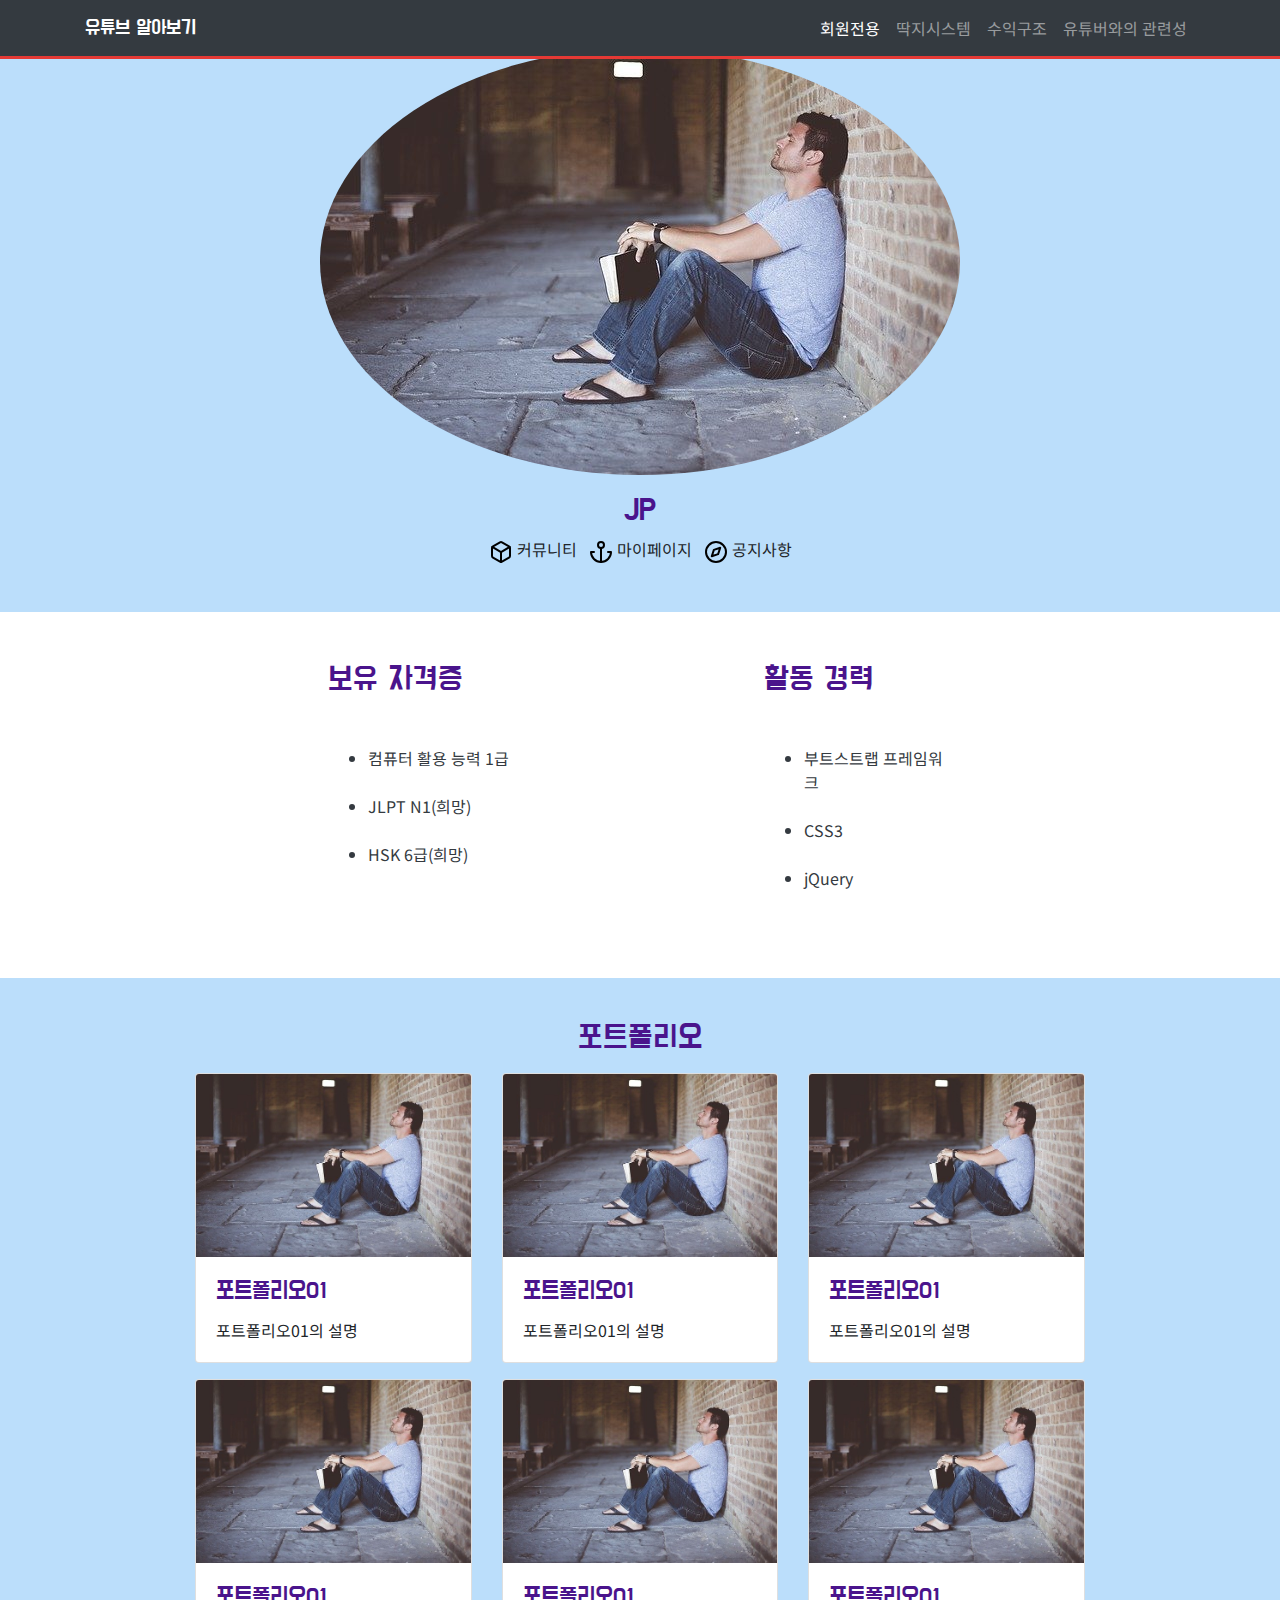
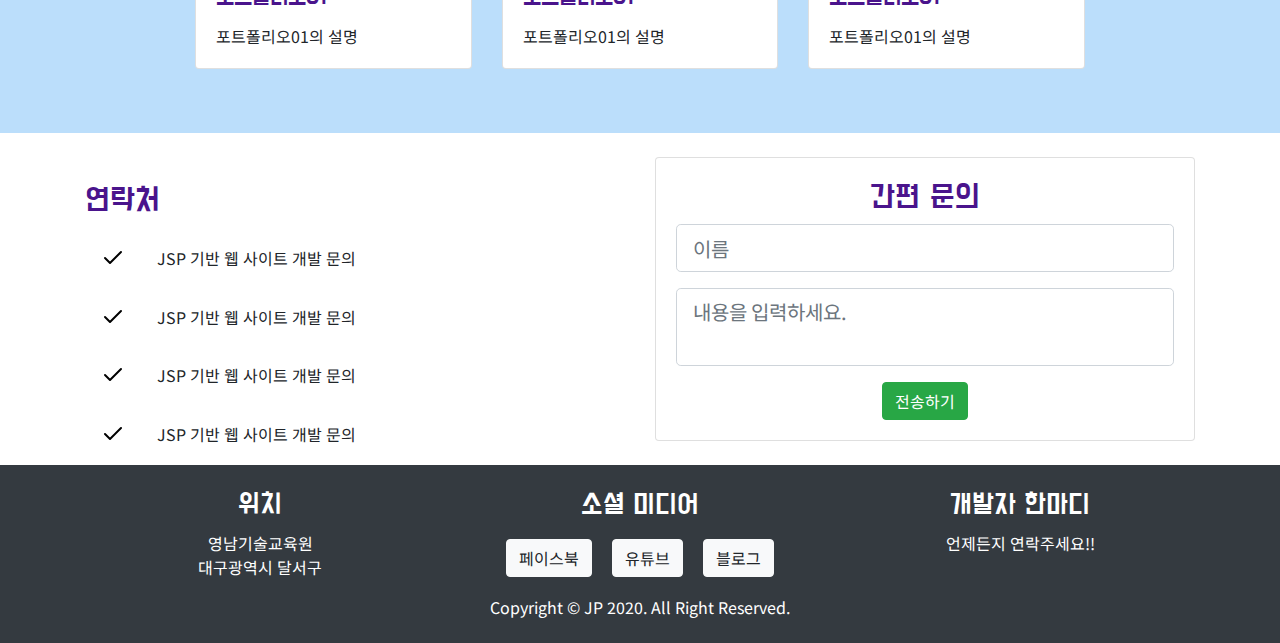
==== pj/WebContent/index.html @ 02dbcf88 "프로젝트 작성 2일차" ====
<!DOCTYPE html>
<html>
<head>
<!-- Required meta tags -->
<meta charset="utf-8" />
<meta name="viewport"
	content="width=device-width, initial-scale=1, shrink-to-fit=no" />
<!-- Bootstrap CSS -->
<link rel="stylesheet"
	href="https://cdn.jsdelivr.net/npm/bootstrap@4.5.3/dist/css/bootstrap.min.css" />
<link
	href="https://fonts.googleapis.com/css2?family=Do+Hyeon&family=Noto+Sans+KR:wght@100;300;400;500;700;900&display=swap"
	rel="stylesheet">
<link rel="stylesheet" href="./css/custom.css" />
<title>자기소개 웹 사이트</title>
</head>
<body>
	<nav class="navbar navbar-expand-sm navbar-dark bg-dark fixed-top">
		<div class="container">
			<a class="navbar-brand" href="index.html">유튜브 알아보기</a>
			<button class="navbar-toggler" type="button" data-toggle="collapse"
				data-target="#navbarSupportedContent"
				aria-controls="navbarSupportedContent" aria-expanded="false"
				aria-label="Toggle navigation">
				<span class="navbar-toggler-icon"></span>
			</button>
			<div class="collapse navbar-collapse" id="navbarSupportedContent">
				<ul class="navbar-nav ml-auto">
					<li class="nav-item active"><a class="nav-link" href="#home">회원전용
							<span class="sr-only">(current)</span>
					</a></li>
					<li class="nav-item"><a class="nav-link" href="#career">딱지시스템</a></li>
					<li class="nav-item"><a class="nav-link" href="#portfolio">수익구조</a></li>
					<li class="nav-item"><a class="nav-link" href="#contact">유튜버와의 관련성</a></li>
				</ul>
			</div>
		</div>
	</nav>
	<section class="container mt-5" id="home">
		<div class="text-center">
			<img src="./img/profile.jpg" class="img-fluid mb-3 rounded-circle" />
			<h2>JP</h2>
			<img src="./img/box.svg" class="img-fluid mr-1"><span
				class="mr-2">커뮤니티</span> <img src="./img/anchor.svg"
				class="img-fluid mr-1"><span class="mr-2">마이페이지</span> <img
				src="./img/compass.svg" class="img-fluid mr-1"><span id="career">공지사항</span>
		</div>
	</section>
	<section class="bg-white text-dark mt-5 mb-3 pt-5 pb-4">
		<div class="row justify-content-center">
			<div class="col-4 text-left mb-5" style="max-width: 480px;">
				<h2>보유 자격증</h2>
				<ul class="mt-5">
					<li class="mt-4">컴퓨터 활용 능력 1급</li>
					<li class="mt-4">JLPT N1(희망)</li>
					<li class="mt-4">HSK 6급(희망)</li>
				</ul>
			</div>
			<div class="col-2 text-left mb-5" style="max-width: 480px;">
				<h2>활동 경력</h2>
				<ul class="mt-5">
					<li class="mt-4">부트스트랩 프레임워크</li>
					<li class="mt-4">CSS3</li>
					<li class="mt-4" id="portfolio">jQuery</li>
				</ul>
			</div>
		</div>
	</section>
	<section class="mb-3 pt-4 pb-5" id="portfolio">
		<div class="text-center">
			<h2>포트폴리오</h2>
		</div>
		<div class="container mt-3" style="max-width: 920px;">
			<div class="card-deck">
				<div class="card">
					<img class="card-img-top" src="./img/profile.jpg" />
					<div class="card-body">
						<h4 class="card-title">포트폴리오01</h4>
						<p class="card-text" style="text-align: justify">포트폴리오01의 설명</p>
					</div>
				</div>
				<div class="card">
					<img class="card-img-top" src="./img/profile.jpg" />
					<div class="card-body">
						<h4 class="card-title">포트폴리오01</h4>
						<p class="card-text" style="text-align: justify">포트폴리오01의 설명</p>
					</div>
				</div>
				<div class="card">
					<img class="card-img-top" src="./img/profile.jpg" />
					<div class="card-body">
						<h4 class="card-title">포트폴리오01</h4>
						<p class="card-text" style="text-align: justify">포트폴리오01의 설명</p>
					</div>
				</div>
			</div>
			<div class="card-deck mt-3">
				<div class="card">
					<img class="card-img-top" src="./img/profile.jpg" />
					<div class="card-body">
						<h4 class="card-title">포트폴리오01</h4>
						<p class="card-text" style="text-align: justify">포트폴리오01의 설명</p>
					</div>
				</div>
				<div class="card">
					<img class="card-img-top" src="./img/profile.jpg" />
					<div class="card-body">
						<h4 class="card-title">포트폴리오01</h4>
						<p class="card-text" style="text-align: justify">포트폴리오01의 설명</p>
					</div>
				</div>
				<div class="card">
					<img class="card-img-top" src="./img/profile.jpg" />
					<div class="card-body">
						<h4 class="card-title">포트폴리오01</h4>
						<p class="card-text" style="text-align: justify">포트폴리오01의 설명</p>
					</div>
				</div>
			</div>
		</div>
	</section>
	<section class="bg-white" id="contact">
		<div class="container">
			<div class="row">
				<div class="col-lg-6">
					<h2 class="mt-5">연락처</h2>
					<div class="d-flex flex-row">
						<div class="p-3 align-self-start">
							<img src="./img/check.svg" />
						</div>
						<div class="p-3 align-self-end" style="text-align: justify">
							JSP 기반 웹 사이트 개발 문의</div>
					</div>
					<div class="d-flex flex-row">
						<div class="p-3 align-self-start">
							<img src="./img/check.svg" />
						</div>
						<div class="p-3 align-self-end" style="text-align: justify">
							JSP 기반 웹 사이트 개발 문의</div>
					</div>
					<div class="d-flex flex-row">
						<div class="p-3 align-self-start">
							<img src="./img/check.svg" />
						</div>
						<div class="p-3 align-self-end" style="text-align: justify">
							JSP 기반 웹 사이트 개발 문의</div>
					</div>
					<div class="d-flex flex-row">
						<div class="p-3 align-self-start">
							<img src="./img/check.svg" />
						</div>
						<div class="p-3 align-self-end" style="text-align: justify">
							JSP 기반 웹 사이트 개발 문의</div>
					</div>
				</div>
				<div class="col-lg-6">
					<div class="card text-center card-form my-4">
						<div class="card-body">
							<h2>간편 문의</h2>
							<form>
								<div class="form-group">
									<input type="text" class="form-control form-control-lg"
										placeholder="이름" />
								</div>
								<div class="form-group">
									<textarea class="form-control form-control-lg"
										placeholder="내용을 입력하세요." style="resize: none;"></textarea>
								</div>
								<button type="submit" class="btn btn-success">전송하기</button>
							</form>
						</div>
					</div>
				</div>
			</div>
		</div>
	</section>
	<footer class="text-center bg-dark text-white">
		<div class="footer-above">
			<div class="container pt-4">
				<div class="row">
					<div class="footer-col col-md-4">
						<h3 style="color: white;">위치</h3>
						<p>영남기술교육원<br />대구광역시 달서구</p> 
					</div>
					<div class="footer-col col-md-4">
						<h3 style="color: white;">소셜 미디어</h3>
						<a href="#" class="btn btn-light m-2">페이스북</a>
						<a href="#" class="btn btn-light m-2">유튜브</a>
						<a href="#" class="btn btn-light m-2">블로그</a>
					</div>
					<div class="footer-col col-md-4">
						<h3 style="color: white;">개발자 한마디</h3>
						<p>언제든지 연락주세요!!</p>
					</div>
				</div>
			</div>
		</div>
		<div class="footer-below pb-4">
			<div class="container text-center">
				<div>Copyright &copy; JP 2020. All Right Reserved.</div>
			</div>
		</div> 
	</footer>
	
	<!-- Optional JavaScript -->
	<script src="https://code.jquery.com/jquery-3.5.1.min.js"></script>
	<script
		src="https://cdn.jsdelivr.net/npm/popper.js@1.16.1/dist/umd/popper.min.js"></script>
	<script
		src="https://cdn.jsdelivr.net/npm/bootstrap@4.5.3/dist/js/bootstrap.min.js"></script>
	<script src="js/custom.js"></script>	
</body>
</html>
---- pj/WebContent/css/custom.css ----
@charset "UTF-8";
/*
font-family: 'Do Hyeon', sans-serif;
font-family: 'Noto Sans KR', sans-serif;
*/
h1, h2, h3, h4, .navbar-brand {
	font-family: 'Do Hyeon', sans-serif;
	color: #4A148C;
}

body {
	font-family: 'Noto Sans KR', sans-serif;
	background-color: #BBDEFB;
}

.navbar {
	border-bottom: #E53935 3px solid;
}
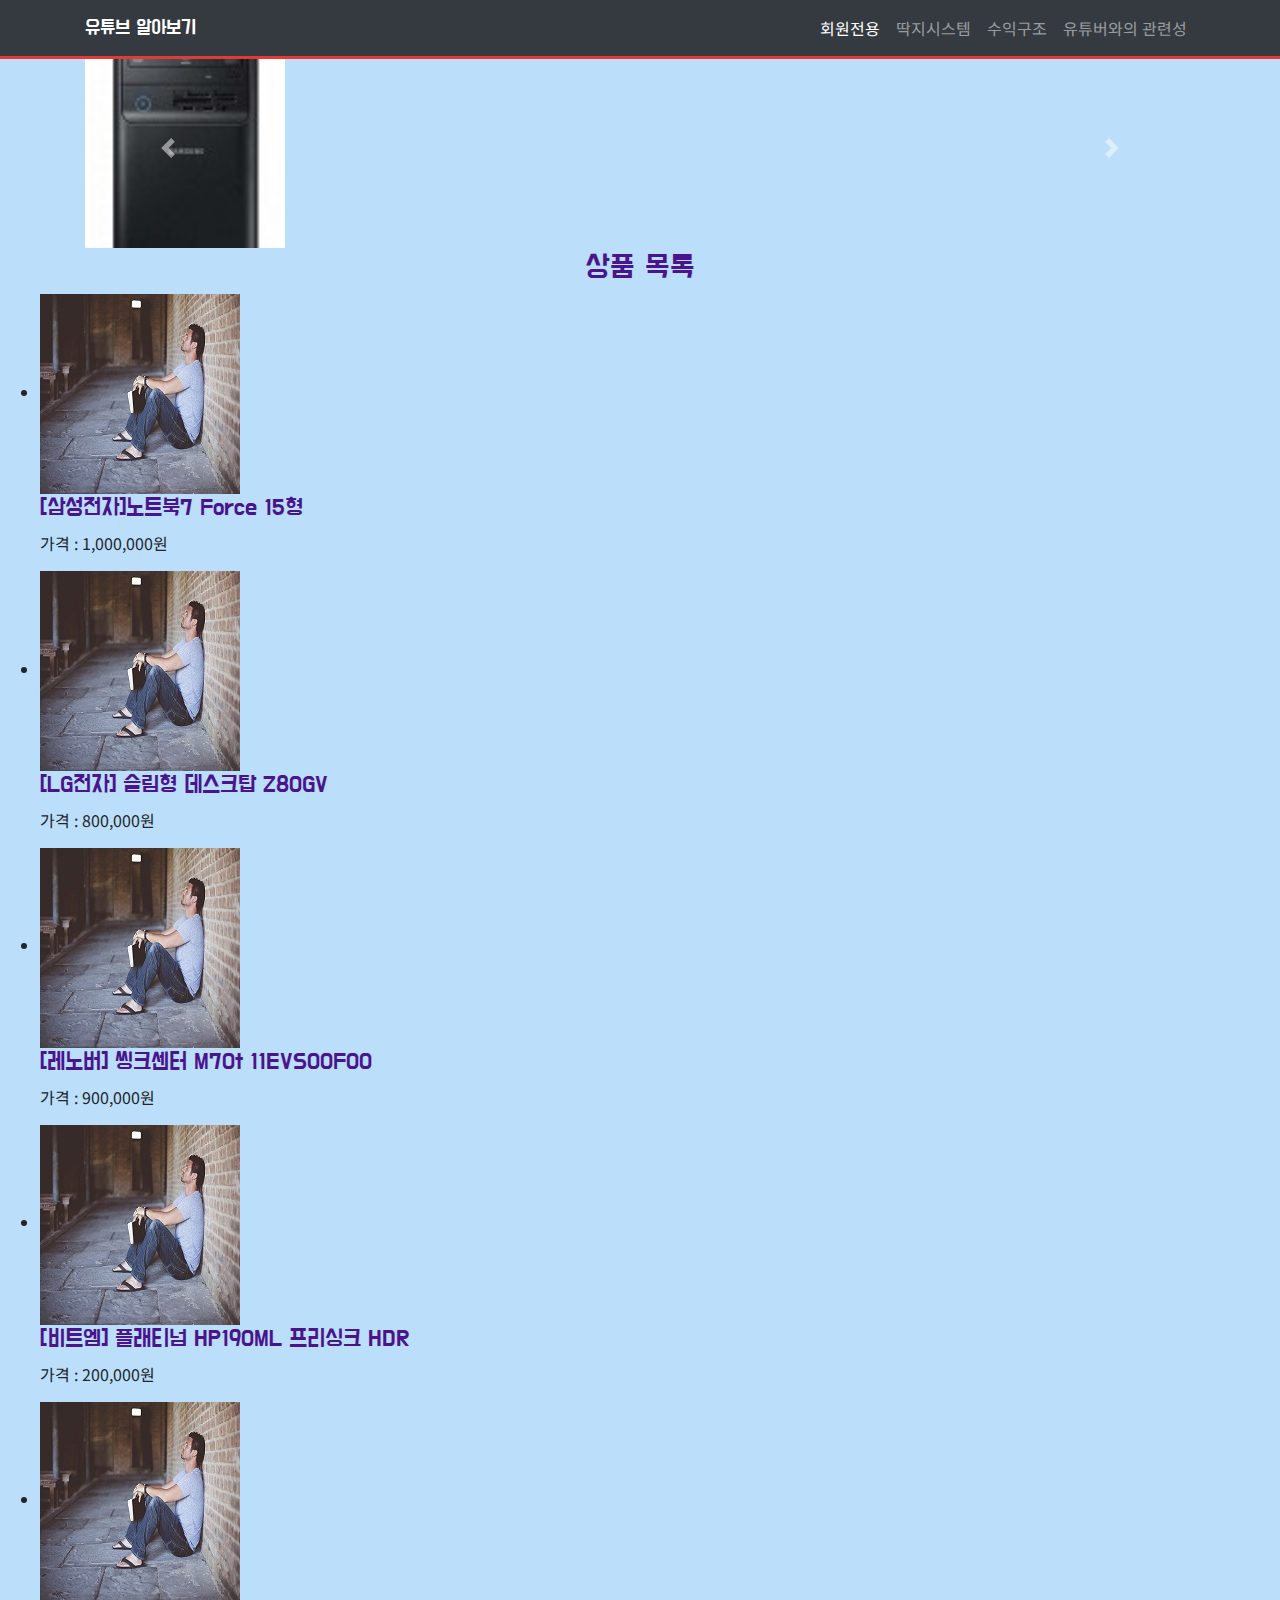
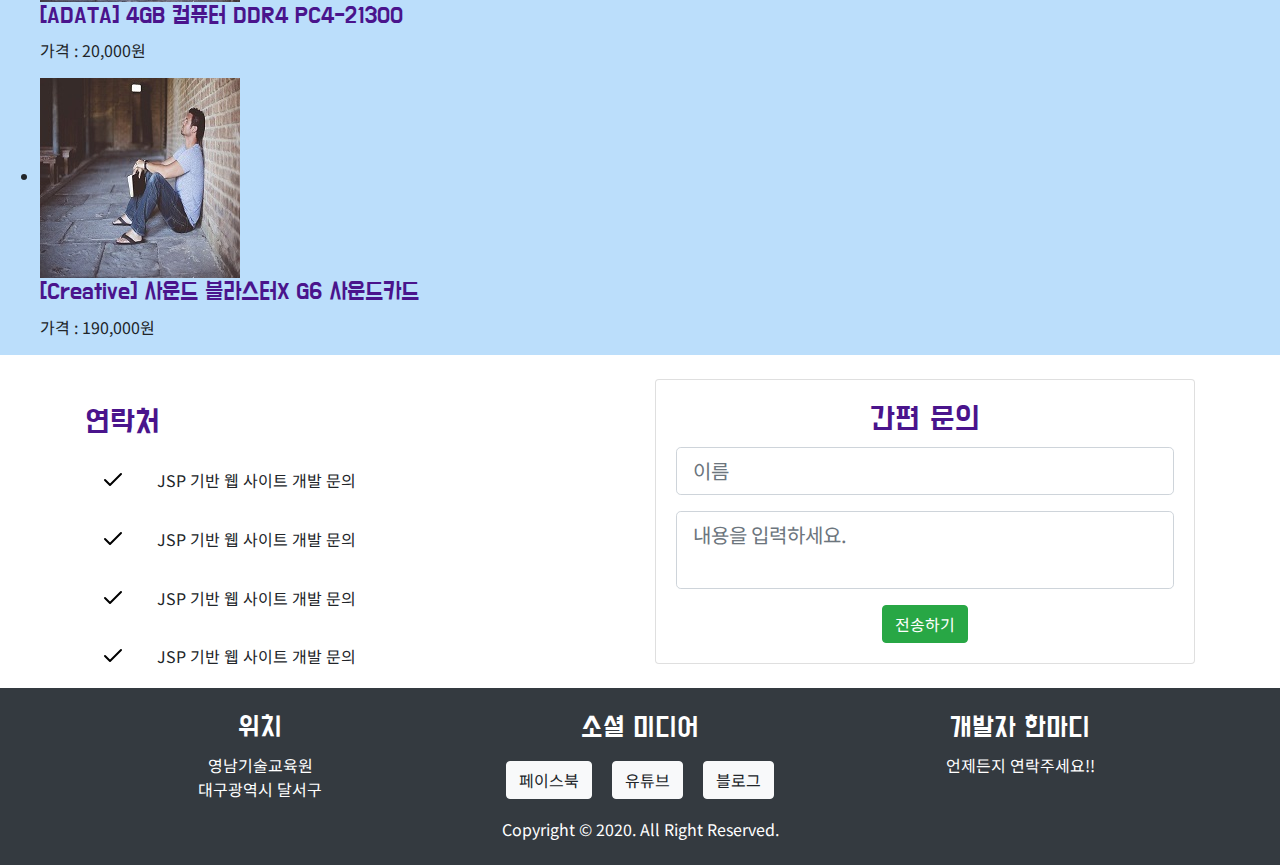
==== commit 61313c5c: "프로젝트 작성 2일차(상품 목록)" ====
--- a/pj/WebContent/index.html
+++ b/pj/WebContent/index.html
@@ -5,14 +5,20 @@
 <meta charset="utf-8" />
 <meta name="viewport"
 	content="width=device-width, initial-scale=1, shrink-to-fit=no" />
+<!-- reset -->
+<link rel="stylesheet"
+	href="https://meyerweb.com/eric/tools/css/reset/reset.css" />
+
 <!-- Bootstrap CSS -->
 <link rel="stylesheet"
 	href="https://cdn.jsdelivr.net/npm/bootstrap@4.5.3/dist/css/bootstrap.min.css" />
+<!-- text -->
 <link
 	href="https://fonts.googleapis.com/css2?family=Do+Hyeon&family=Noto+Sans+KR:wght@100;300;400;500;700;900&display=swap"
 	rel="stylesheet">
-<link rel="stylesheet" href="./css/custom.css" />
-<title>자기소개 웹 사이트</title>
+<!-- origin css -->
+<link rel="stylesheet" href="css/style.css" />
+<title>컴퓨터 부품 쇼핑몰</title>
 </head>
 <body>
 	<nav class="navbar navbar-expand-sm navbar-dark bg-dark fixed-top">
@@ -31,92 +37,80 @@
 					</a></li>
 					<li class="nav-item"><a class="nav-link" href="#career">딱지시스템</a></li>
 					<li class="nav-item"><a class="nav-link" href="#portfolio">수익구조</a></li>
-					<li class="nav-item"><a class="nav-link" href="#contact">유튜버와의 관련성</a></li>
+					<li class="nav-item"><a class="nav-link" href="#contact">유튜버와의
+							관련성</a></li>
 				</ul>
 			</div>
 		</div>
 	</nav>
 	<section class="container mt-5" id="home">
+		<div id="carouselExampleControls" class="carousel slide"
+			data-ride="carousel">
+			<div class="carousel-inner">
+				<div class="carousel-item active">
+					<img src="img/samsung.jpg" class="d-block w-100" alt="...">
+				</div>
+				<div class="carousel-item">
+					<img src="img/lg.jpg" class="d-block w-100" alt="...">
+				</div>
+				<div class="carousel-item">
+					<img src="img/lenovo.jpg" class="d-block w-100" alt="...">
+				</div>
+			</div>
+			<a class="carousel-control-prev" href="#carouselExampleControls"
+				role="button" data-slide="prev"> <span
+				class="carousel-control-prev-icon" aria-hidden="true"></span> <span
+				class="sr-only">Previous</span>
+			</a> <a class="carousel-control-next" href="#carouselExampleControls"
+				role="button" data-slide="next"> <span
+				class="carousel-control-next-icon" aria-hidden="true"></span> <span
+				class="sr-only">Next</span>
+			</a>
+		</div>
+	</section>
+	
+	<!-- 강현우 상품 목록 2020/12/2 -->
+	<section id="portfolio">
 		<div class="text-center">
-			<img src="./img/profile.jpg" class="img-fluid mb-3 rounded-circle" />
-			<h2>JP</h2>
-			<img src="./img/box.svg" class="img-fluid mr-1"><span
-				class="mr-2">커뮤니티</span> <img src="./img/anchor.svg"
-				class="img-fluid mr-1"><span class="mr-2">마이페이지</span> <img
-				src="./img/compass.svg" class="img-fluid mr-1"><span id="career">공지사항</span>
-		</div>
-	</section>
-	<section class="bg-white text-dark mt-5 mb-3 pt-5 pb-4">
-		<div class="row justify-content-center">
-			<div class="col-4 text-left mb-5" style="max-width: 480px;">
-				<h2>보유 자격증</h2>
-				<ul class="mt-5">
-					<li class="mt-4">컴퓨터 활용 능력 1급</li>
-					<li class="mt-4">JLPT N1(희망)</li>
-					<li class="mt-4">HSK 6급(희망)</li>
-				</ul>
-			</div>
-			<div class="col-2 text-left mb-5" style="max-width: 480px;">
-				<h2>활동 경력</h2>
-				<ul class="mt-5">
-					<li class="mt-4">부트스트랩 프레임워크</li>
-					<li class="mt-4">CSS3</li>
-					<li class="mt-4" id="portfolio">jQuery</li>
-				</ul>
-			</div>
-		</div>
-	</section>
-	<section class="mb-3 pt-4 pb-5" id="portfolio">
-		<div class="text-center">
-			<h2>포트폴리오</h2>
-		</div>
-		<div class="container mt-3" style="max-width: 920px;">
-			<div class="card-deck">
-				<div class="card">
-					<img class="card-img-top" src="./img/profile.jpg" />
-					<div class="card-body">
-						<h4 class="card-title">포트폴리오01</h4>
-						<p class="card-text" style="text-align: justify">포트폴리오01의 설명</p>
-					</div>
-				</div>
-				<div class="card">
-					<img class="card-img-top" src="./img/profile.jpg" />
-					<div class="card-body">
-						<h4 class="card-title">포트폴리오01</h4>
-						<p class="card-text" style="text-align: justify">포트폴리오01의 설명</p>
-					</div>
-				</div>
-				<div class="card">
-					<img class="card-img-top" src="./img/profile.jpg" />
-					<div class="card-body">
-						<h4 class="card-title">포트폴리오01</h4>
-						<p class="card-text" style="text-align: justify">포트폴리오01의 설명</p>
-					</div>
-				</div>
-			</div>
-			<div class="card-deck mt-3">
-				<div class="card">
-					<img class="card-img-top" src="./img/profile.jpg" />
-					<div class="card-body">
-						<h4 class="card-title">포트폴리오01</h4>
-						<p class="card-text" style="text-align: justify">포트폴리오01의 설명</p>
-					</div>
-				</div>
-				<div class="card">
-					<img class="card-img-top" src="./img/profile.jpg" />
-					<div class="card-body">
-						<h4 class="card-title">포트폴리오01</h4>
-						<p class="card-text" style="text-align: justify">포트폴리오01의 설명</p>
-					</div>
-				</div>
-				<div class="card">
-					<img class="card-img-top" src="./img/profile.jpg" />
-					<div class="card-body">
-						<h4 class="card-title">포트폴리오01</h4>
-						<p class="card-text" style="text-align: justify">포트폴리오01의 설명</p>
-					</div>
-				</div>
-			</div>
+			<h2>상품 목록</h2>
+		</div>
+		<div id="com">
+			<ul class="board-list">
+				<li><img src="img/small.jpg">
+					<div class="com_show">
+						<h4>[삼성전자]노트북7 Force 15형</h4>
+						<p>가격 : 1,000,000원</p>
+					</div></li>
+				<li><img src="img/small.jpg">
+					<div class="com_show">
+						<h4>[LG전자] 슬림형 데스크탑 Z80GV</h4>
+						<p>가격 : 800,000원</p>
+					</div></li>
+				<li><img src="img/small.jpg">
+					<div class="com_show">
+						<h4>[레노버] 씽크센터 M70t 11EVS00F00</h4>
+						<p>가격 : 900,000원</p>
+					</div></li>
+			</ul>
+		</div>
+		<div id="com">
+			<ul class="board-list">
+				<li><img src="img/small.jpg">
+					<div class="com_show">
+						<h4>[비트엠] 플래티넘 HP190ML 프리싱크 HDR</h4>
+						<p>가격 : 200,000원</p>
+					</div></li>
+				<li><img src="img/small.jpg">
+					<div class="com_show">
+						<h4>[ADATA] 4GB 컴퓨터 DDR4 PC4-21300</h4>
+						<p>가격 : 20,000원</p>
+					</div></li>
+				<li><img src="img/small.jpg">
+					<div class="com_show">
+						<h4>[Creative] 사운드 블라스터X G6 사운드카드</h4>
+						<p>가격 : 190,000원</p>
+					</div></li>
+			</ul>
 		</div>
 	</section>
 	<section class="bg-white" id="contact">
@@ -180,13 +174,15 @@
 				<div class="row">
 					<div class="footer-col col-md-4">
 						<h3 style="color: white;">위치</h3>
-						<p>영남기술교육원<br />대구광역시 달서구</p> 
+						<p>
+							영남기술교육원<br />대구광역시 달서구
+						</p>
 					</div>
 					<div class="footer-col col-md-4">
 						<h3 style="color: white;">소셜 미디어</h3>
-						<a href="#" class="btn btn-light m-2">페이스북</a>
-						<a href="#" class="btn btn-light m-2">유튜브</a>
-						<a href="#" class="btn btn-light m-2">블로그</a>
+						<a href="#" class="btn btn-light m-2">페이스북</a> <a href="#"
+							class="btn btn-light m-2">유튜브</a> <a href="#"
+							class="btn btn-light m-2">블로그</a>
 					</div>
 					<div class="footer-col col-md-4">
 						<h3 style="color: white;">개발자 한마디</h3>
@@ -197,17 +193,17 @@
 		</div>
 		<div class="footer-below pb-4">
 			<div class="container text-center">
-				<div>Copyright &copy; JP 2020. All Right Reserved.</div>
-			</div>
-		</div> 
+				<div>Copyright &copy; 2020. All Right Reserved.</div>
+			</div>
+		</div>
 	</footer>
-	
+
 	<!-- Optional JavaScript -->
 	<script src="https://code.jquery.com/jquery-3.5.1.min.js"></script>
 	<script
 		src="https://cdn.jsdelivr.net/npm/popper.js@1.16.1/dist/umd/popper.min.js"></script>
 	<script
 		src="https://cdn.jsdelivr.net/npm/bootstrap@4.5.3/dist/js/bootstrap.min.js"></script>
-	<script src="js/custom.js"></script>	
+	<script src="js/custom.js"></script>
 </body>
 </html>--- a/pj/WebContent/css/style.css
+++ b/pj/WebContent/css/style.css
@@ -0,0 +1,27 @@
+@charset "UTF-8";
+/*
+font-family: 'Do Hyeon', sans-serif;
+font-family: 'Noto Sans KR', sans-serif;
+*/
+/* index css */
+@import "css/com.css";
+
+h1, h2, h3, h4, .navbar-brand {
+	font-family: 'Do Hyeon', sans-serif;
+	color: #4A148C;
+}
+
+body {
+	font-family: 'Noto Sans KR', sans-serif;
+	background-color: #BBDEFB;
+}
+
+.navbar {
+	border-bottom: #E53935 3px solid;
+}
+
+.carousel-item {
+	width: 200px;
+	height: 200px;
+}
+
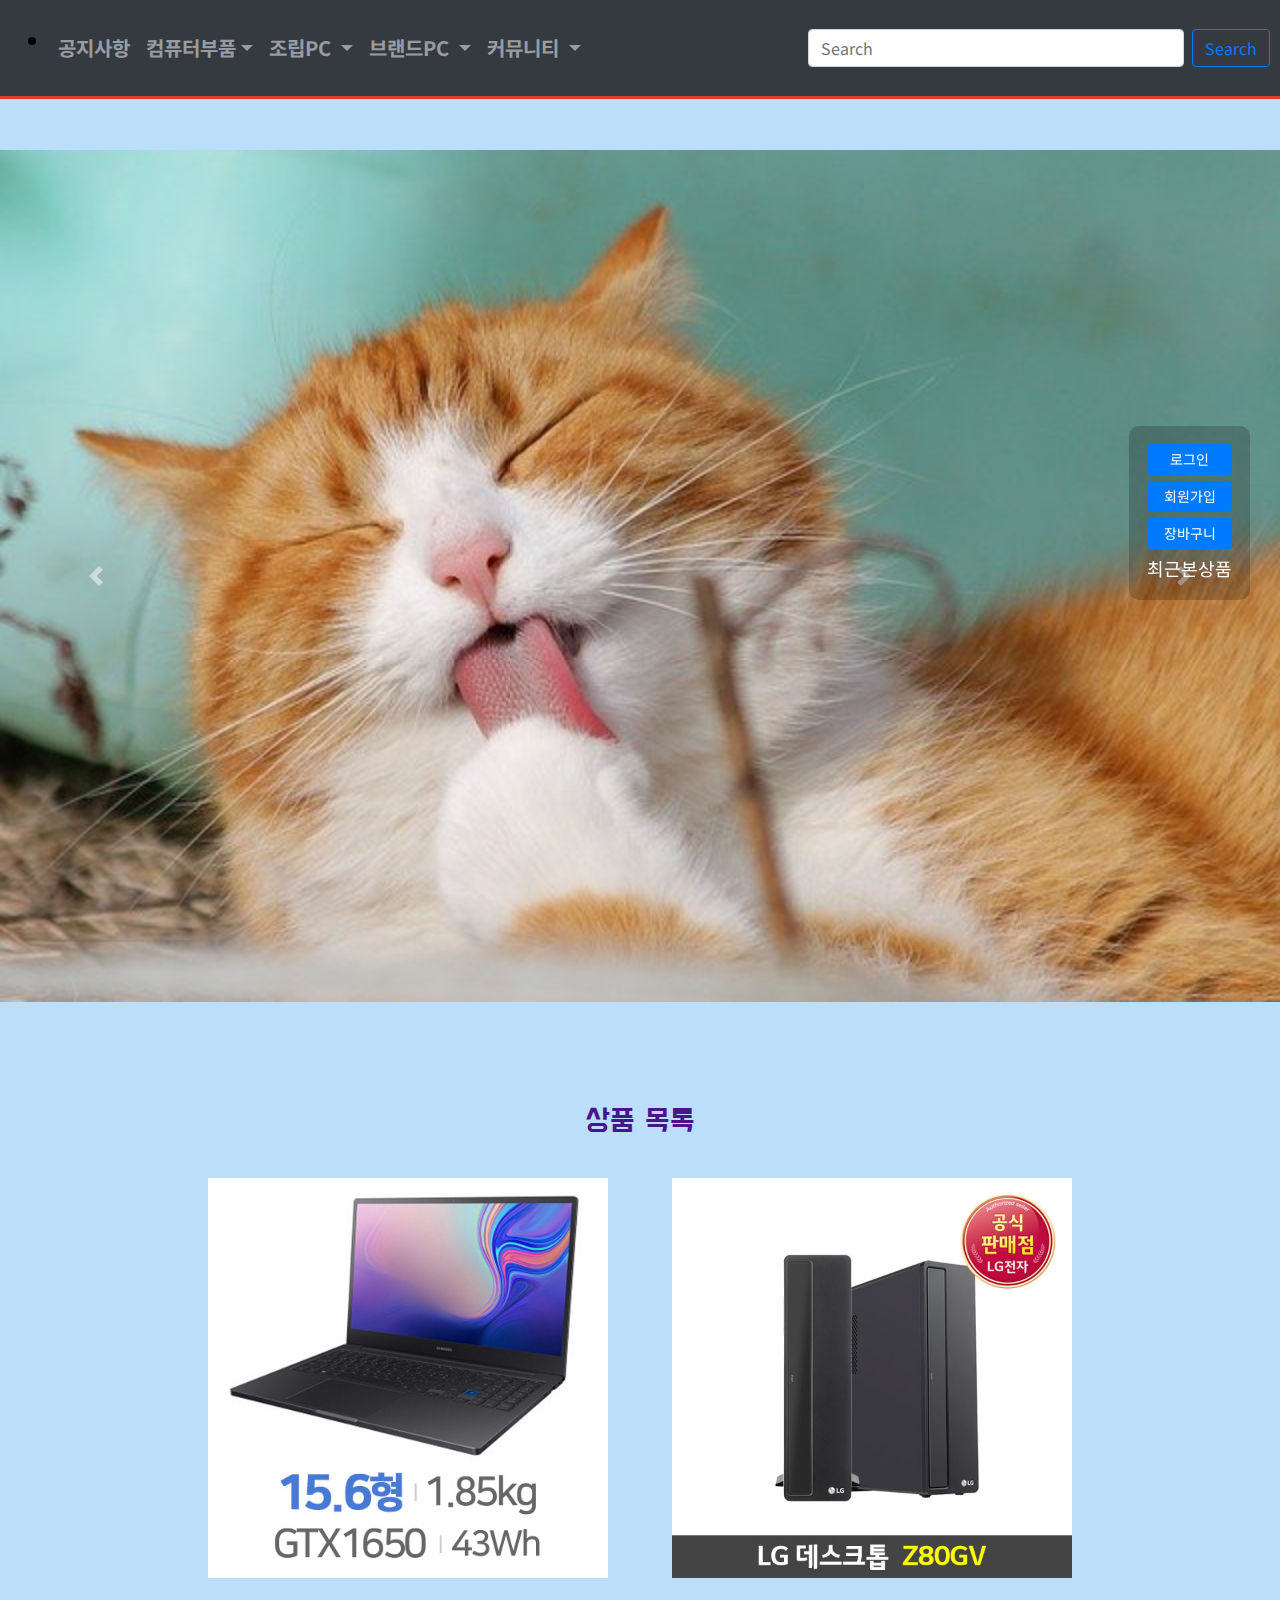
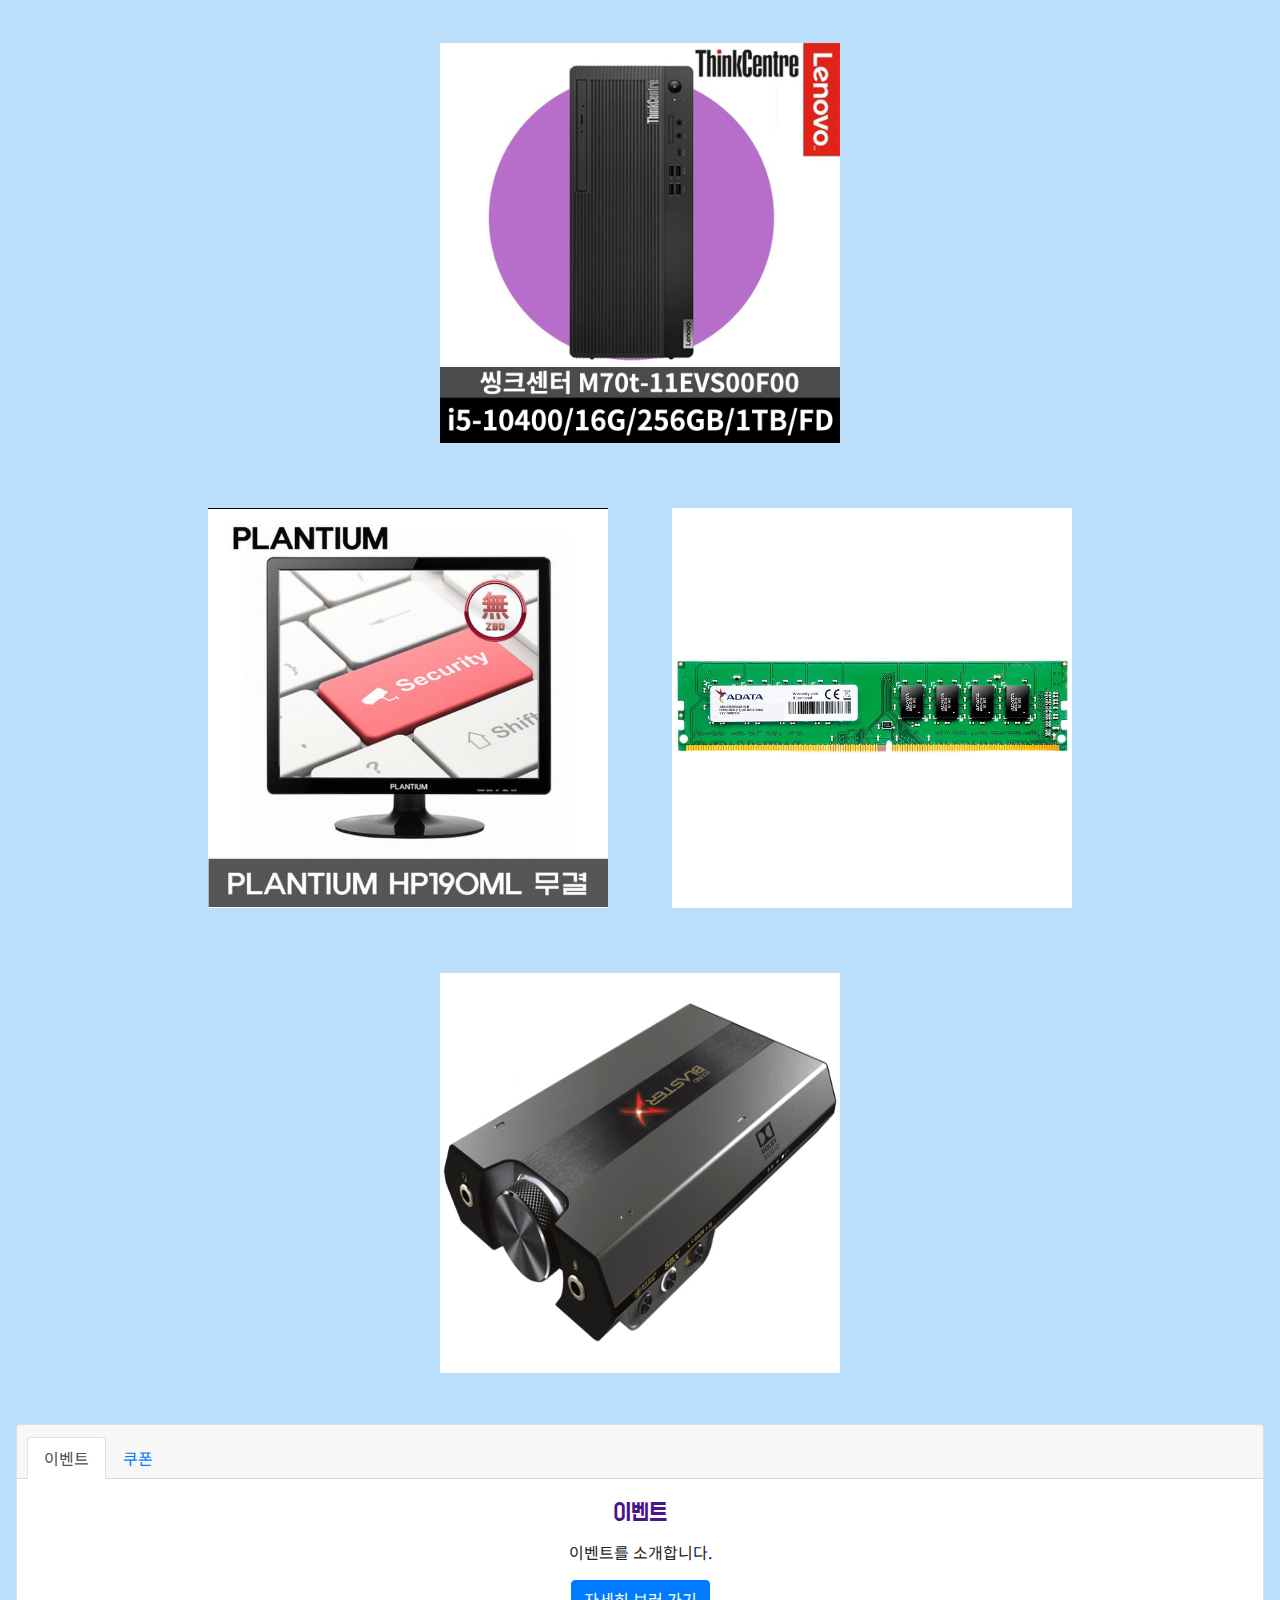
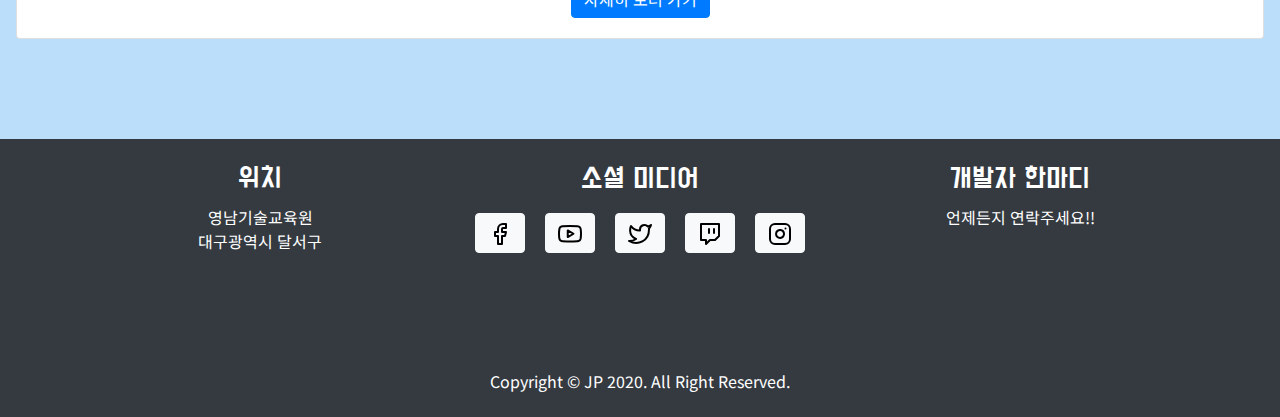
==== commit 9405cad0: "프로젝트 작성 3일차" ====
--- a/pj/WebContent/index.html
+++ b/pj/WebContent/index.html
@@ -5,10 +5,11 @@
 <meta charset="utf-8" />
 <meta name="viewport"
 	content="width=device-width, initial-scale=1, shrink-to-fit=no" />
+<!-- title image -->
+
 <!-- reset -->
 <link rel="stylesheet"
-	href="https://meyerweb.com/eric/tools/css/reset/reset.css" />
-
+	href="https://meyerweb.com/eric/tools/css/reset/reset.css">
 <!-- Bootstrap CSS -->
 <link rel="stylesheet"
 	href="https://cdn.jsdelivr.net/npm/bootstrap@4.5.3/dist/css/bootstrap.min.css" />
@@ -16,59 +17,115 @@
 <link
 	href="https://fonts.googleapis.com/css2?family=Do+Hyeon&family=Noto+Sans+KR:wght@100;300;400;500;700;900&display=swap"
 	rel="stylesheet">
-<!-- origin css -->
+<!-- css origin -->
 <link rel="stylesheet" href="css/style.css" />
-<title>컴퓨터 부품 쇼핑몰</title>
+<link rel="stylesheet" href="css/com.css" />
+<title>컴퓨터 홈 쇼핑 사이트</title>
 </head>
 <body>
-	<nav class="navbar navbar-expand-sm navbar-dark bg-dark fixed-top">
-		<div class="container">
-			<a class="navbar-brand" href="index.html">유튜브 알아보기</a>
-			<button class="navbar-toggler" type="button" data-toggle="collapse"
-				data-target="#navbarSupportedContent"
-				aria-controls="navbarSupportedContent" aria-expanded="false"
-				aria-label="Toggle navigation">
-				<span class="navbar-toggler-icon"></span>
-			</button>
-			<div class="collapse navbar-collapse" id="navbarSupportedContent">
-				<ul class="navbar-nav ml-auto">
-					<li class="nav-item active"><a class="nav-link" href="#home">회원전용
-							<span class="sr-only">(current)</span>
-					</a></li>
-					<li class="nav-item"><a class="nav-link" href="#career">딱지시스템</a></li>
-					<li class="nav-item"><a class="nav-link" href="#portfolio">수익구조</a></li>
-					<li class="nav-item"><a class="nav-link" href="#contact">유튜버와의
-							관련성</a></li>
-				</ul>
-			</div>
-		</div>
+	<!-- 2020-12-02 haesu -->
+	<nav class="navbar navbar-expand-lg navbar-dark bg-dark fixed-top"
+		id="header">
+
+		<button class="navbar-toggler navbar-toggler__nohide" type="button"
+			data-toggle="collapse" data-target="#navbarNavDropdown"
+			aria-controls="navbarNavDropdown" aria-expanded="true"
+			aria-label="Toggle navigation">
+			<span class="navbar-toggler-icon navbar-toggler__nohide"></span>
+		</button>
+
+		<ul>
+			<li><a></a></li>
+		</ul>
+		<div class="collapse navbar-collapse mr-4" id="navbarNavDropdown">
+			<ul class="navbar-nav">
+				<li class="nav-item"><a class="nav-link" href="#">공지사항</a></li>
+				<li class="nav-item dropdown"><a
+					class="nav-link dropdown-toggle" href="#"
+					id="navbarDropdownMenuLink" role="button" data-toggle="dropdown"
+					aria-haspopup="true" aria-expanded="false">컴퓨터부품</a>
+					<div class="dropdown-menu" aria-labelledby="navbarDropdownMenuLink">
+
+						<a class="dropdown-item" href="#">CPU</a> <a class="dropdown-item"
+							href="#">쿨러/튜닝</a> <a class="dropdown-item" href="#">메인보드</a> <a
+							class="dropdown-item" href="#">메모리</a> <a class="dropdown-item"
+							href="#">그래픽카드</a> <a class="dropdown-item" href="#">SSd</a> <a
+							class="dropdown-item" href="#">하드디스크</a> <a class="dropdown-item"
+							href="#">외장HDD/SSD</a> <a class="dropdown-item" href="#">케이스</a>
+						<a class="dropdown-item" href="#">파워</a> <a class="dropdown-item"
+							href="#">키보드</a> <a class="dropdown-item" href="#">마우스</a> <a
+							class="dropdown-item" href="#">ODD</a> <a class="dropdown-item"
+							href="#">모니터</a> <a class="dropdown-item" href="#">소프트웨어</a>
+					</div></li>
+				<li class="nav-item dropdown"><a
+					class="nav-link dropdown-toggle" href="#"
+					id="navbarDropdownMenuLink" role="button" data-toggle="dropdown"
+					aria-haspopup="true" aria-expanded="false"> 조립PC </a>
+					<div class="dropdown-menu" aria-labelledby="navbarDropdownMenuLink">
+						<a class="dropdown-item" href="#">사장 추천 조립PC</a> <a
+							class="dropdown-item" href="#">유저 추천 조립PC</a> <a
+							class="dropdown-item" href="#">컴퓨터 부품 회사 추천 조립PC</a>
+					</div></li>
+				<li class="nav-item dropdown"><a
+					class="nav-link dropdown-toggle" href="#"
+					id="navbarDropdownMenuLink" role="button" data-toggle="dropdown"
+					aria-haspopup="true" aria-expanded="false"> 브랜드PC </a>
+					<div class="dropdown-menu "
+						aria-labelledby="navbarDropdownMenuLink">
+						<a class="dropdown-item" href="#">삼성전자</a> <a
+							class="dropdown-item" href="#">HP</a> <a class="dropdown-item"
+							href="#">LG전자</a> <a class="dropdown-item" href="#">레노버</a> <a
+							class="dropdown-item" href="#">DELL</a> <a class="dropdown-item"
+							href="#">ASUS</a>
+					</div></li>
+				<li class="nav-item dropdown"><a
+					class="nav-link dropdown-toggle" href="#"
+					id="navbarDropdownMenuLink" role="button" data-toggle="dropdown"
+					aria-haspopup="true" aria-expanded="false"> 커뮤니티 </a>
+					<div class="dropdown-menu" aria-labelledby="navbarDropdownMenuLink">
+						<a class="dropdown-item" href="#">컴퓨터 리뷰 커뮤니티</a> <a
+							class="dropdown-item" href="#">컴퓨터 추천 커뮤니티</a>
+					</div></li>
+			</ul>
+		</div>
+		<form class="form-inline">
+			<input class="form-control mr-sm-2" type="search"
+				placeholder="Search" aria-label="Search">
+			<button class="btn btn-outline-primary my-2 my-sm-0" type="submit">Search</button>
+		</form>
 	</nav>
-	<section class="container mt-5" id="home">
-		<div id="carouselExampleControls" class="carousel slide"
-			data-ride="carousel">
-			<div class="carousel-inner">
-				<div class="carousel-item active">
-					<img src="img/samsung.jpg" class="d-block w-100" alt="...">
-				</div>
-				<div class="carousel-item">
-					<img src="img/lg.jpg" class="d-block w-100" alt="...">
-				</div>
-				<div class="carousel-item">
-					<img src="img/lenovo.jpg" class="d-block w-100" alt="...">
+	<!-- end -->
+
+	<!-- help  haesu  2020-12-02 -->
+	<section class="container__size" id="home">
+			<div class=" w-100 ">
+				<div id="carouselExampleControls"
+					class="carousel slide w-100 container__center "
+					data-ride="carousel">
+					<div class="carousel-inner w-100 ">
+						<div class="carousel-item active w-100">
+							<img src="img/picture1.jpg" class="d-block w-100" alt="...">
+						</div>
+						<div class="carousel-item w-100">
+							<img src="img/picture2.jpg" class="d-block w-100" alt="...">
+						</div>
+						<div class="carousel-item w-100">
+							<img src="img/picture3.jpg" class="d-block w-100" alt="...">
+						</div>
+					</div>
+					<a class="carousel-control-prev" href="#carouselExampleControls"
+						role="button" data-slide="prev"> <span
+						class="carousel-control-prev-icon" aria-hidden="true"></span> <span
+						class="sr-only">Previous</span>
+					</a> <a class="carousel-control-next" href="#carouselExampleControls"
+						role="button" data-slide="next"> <span
+						class="carousel-control-next-icon" aria-hidden="true"></span> <span
+						class="sr-only">Next</span>
+					</a>
 				</div>
 			</div>
-			<a class="carousel-control-prev" href="#carouselExampleControls"
-				role="button" data-slide="prev"> <span
-				class="carousel-control-prev-icon" aria-hidden="true"></span> <span
-				class="sr-only">Previous</span>
-			</a> <a class="carousel-control-next" href="#carouselExampleControls"
-				role="button" data-slide="next"> <span
-				class="carousel-control-next-icon" aria-hidden="true"></span> <span
-				class="sr-only">Next</span>
-			</a>
-		</div>
 	</section>
-	
+	<!-- help end -->
 	<!-- 강현우 상품 목록 2020/12/2 -->
 	<section id="portfolio">
 		<div class="text-center">
@@ -76,36 +133,36 @@
 		</div>
 		<div id="com">
 			<ul class="board-list">
-				<li><img src="img/small.jpg">
+				<li><img src="img/Snote.jpg" class="com__size">
 					<div class="com_show">
 						<h4>[삼성전자]노트북7 Force 15형</h4>
 						<p>가격 : 1,000,000원</p>
 					</div></li>
-				<li><img src="img/small.jpg">
+				<li><img src="img/LDcom.jpg" class="com__size">
 					<div class="com_show">
 						<h4>[LG전자] 슬림형 데스크탑 Z80GV</h4>
 						<p>가격 : 800,000원</p>
 					</div></li>
-				<li><img src="img/small.jpg">
-					<div class="com_show">
-						<h4>[레노버] 씽크센터 M70t 11EVS00F00</h4>
+				<li><img src="img/LeDcom.png" class="com__size">
+					<div class="com_show">
+						<h4>[레노버] 씽크센터 M70t</h4>
 						<p>가격 : 900,000원</p>
 					</div></li>
 			</ul>
 		</div>
 		<div id="com">
 			<ul class="board-list">
-				<li><img src="img/small.jpg">
+				<li><img src="img/PMo.jpg" class="com__size">
 					<div class="com_show">
 						<h4>[비트엠] 플래티넘 HP190ML 프리싱크 HDR</h4>
 						<p>가격 : 200,000원</p>
 					</div></li>
-				<li><img src="img/small.jpg">
+				<li><img src="img/AD4.jpg" class="com__size">
 					<div class="com_show">
 						<h4>[ADATA] 4GB 컴퓨터 DDR4 PC4-21300</h4>
 						<p>가격 : 20,000원</p>
 					</div></li>
-				<li><img src="img/small.jpg">
+				<li><img src="img/SC.jpg" class="com__size">
 					<div class="com_show">
 						<h4>[Creative] 사운드 블라스터X G6 사운드카드</h4>
 						<p>가격 : 190,000원</p>
@@ -113,61 +170,45 @@
 			</ul>
 		</div>
 	</section>
-	<section class="bg-white" id="contact">
-		<div class="container">
-			<div class="row">
-				<div class="col-lg-6">
-					<h2 class="mt-5">연락처</h2>
-					<div class="d-flex flex-row">
-						<div class="p-3 align-self-start">
-							<img src="./img/check.svg" />
-						</div>
-						<div class="p-3 align-self-end" style="text-align: justify">
-							JSP 기반 웹 사이트 개발 문의</div>
-					</div>
-					<div class="d-flex flex-row">
-						<div class="p-3 align-self-start">
-							<img src="./img/check.svg" />
-						</div>
-						<div class="p-3 align-self-end" style="text-align: justify">
-							JSP 기반 웹 사이트 개발 문의</div>
-					</div>
-					<div class="d-flex flex-row">
-						<div class="p-3 align-self-start">
-							<img src="./img/check.svg" />
-						</div>
-						<div class="p-3 align-self-end" style="text-align: justify">
-							JSP 기반 웹 사이트 개발 문의</div>
-					</div>
-					<div class="d-flex flex-row">
-						<div class="p-3 align-self-start">
-							<img src="./img/check.svg" />
-						</div>
-						<div class="p-3 align-self-end" style="text-align: justify">
-							JSP 기반 웹 사이트 개발 문의</div>
-					</div>
-				</div>
-				<div class="col-lg-6">
-					<div class="card text-center card-form my-4">
-						<div class="card-body">
-							<h2>간편 문의</h2>
-							<form>
-								<div class="form-group">
-									<input type="text" class="form-control form-control-lg"
-										placeholder="이름" />
-								</div>
-								<div class="form-group">
-									<textarea class="form-control form-control-lg"
-										placeholder="내용을 입력하세요." style="resize: none;"></textarea>
-								</div>
-								<button type="submit" class="btn btn-success">전송하기</button>
-							</form>
-						</div>
-					</div>
-				</div>
-			</div>
-		</div>
-	</section>
+	<!-- end -->
+	<!-- 2020-12-02 haesu and gang -->
+	<div class="card text-center m-3">
+		<div class="card-header">
+			<ul class="nav nav-tabs card-header-tabs">
+				<li class="nav-item"><a class="nav-link active" href="#">이벤트</a>
+				</li>
+				<li class="nav-item"><a class="nav-link" href="#">쿠폰</a></li>
+			</ul>
+		</div>
+		<div class="card-body tab-info">
+			<h4 class="card-title">이벤트</h4>
+			<p class="card-text">이벤트를 소개합니다.</p>
+			<a href="#" class="btn btn-primary">자세히 보러 가기</a>
+		</div>
+		<div class="card-body d-none tab-info">
+			<h4 class="card-title">쿠폰</h4>
+			<p class="card-text">쿠폰북을 소개합니다.</p>
+			<a href="#" class="btn btn-primary">자세히 보러 가기</a>
+		</div>
+	</div>
+	
+	<!-- 2020-12-02 haesu -->
+	<div class="controller">
+		<div class="controller__menu">
+			<a class="btn btn-primary btn-sm btn-block">로그인</a>
+		</div>
+		<div class="controller__menu">
+			<a class="btn btn-primary btn-sm btn-block">회원가입</a>
+		</div>
+		<div class="controller__menu">
+			<a class="btn btn-primary btn-sm btn-block ">장바구니</a>
+		</div>
+		<div class="controller__menu ">
+			<span>최근본상품</span>
+			<div></div>
+		</div>
+	</div>
+
 	<footer class="text-center bg-dark text-white">
 		<div class="footer-above">
 			<div class="container pt-4">
@@ -180,9 +221,13 @@
 					</div>
 					<div class="footer-col col-md-4">
 						<h3 style="color: white;">소셜 미디어</h3>
-						<a href="#" class="btn btn-light m-2">페이스북</a> <a href="#"
-							class="btn btn-light m-2">유튜브</a> <a href="#"
-							class="btn btn-light m-2">블로그</a>
+						<a href="#" class="btn btn-light m-2"><img
+							src="img/facebook.svg"></a> <a href="#"
+							class="btn btn-light m-2"><img src="img/youtube.svg"></a> <a
+							href="#" class="btn btn-light m-2"><img src="img/twitter.svg"></a>
+						<a href="#" class="btn btn-light m-2"><img
+							src="img/twitch.svg"></a> <a href="#" class="btn btn-light m-2"><img
+							src="img/instagram.svg"></a>
 					</div>
 					<div class="footer-col col-md-4">
 						<h3 style="color: white;">개발자 한마디</h3>
@@ -193,17 +238,18 @@
 		</div>
 		<div class="footer-below pb-4">
 			<div class="container text-center">
-				<div>Copyright &copy; 2020. All Right Reserved.</div>
+				<div>Copyright &copy; JP 2020. All Right Reserved.</div>
 			</div>
 		</div>
 	</footer>
-
+	<!-- end -->
 	<!-- Optional JavaScript -->
 	<script src="https://code.jquery.com/jquery-3.5.1.min.js"></script>
 	<script
 		src="https://cdn.jsdelivr.net/npm/popper.js@1.16.1/dist/umd/popper.min.js"></script>
 	<script
 		src="https://cdn.jsdelivr.net/npm/bootstrap@4.5.3/dist/js/bootstrap.min.js"></script>
-	<script src="js/custom.js"></script>
+	<script src="js/header.js"></script>
+	<script src="js/main.js"></script>
 </body>
 </html>--- a/pj/WebContent/css/style.css
+++ b/pj/WebContent/css/style.css
@@ -3,8 +3,11 @@
 font-family: 'Do Hyeon', sans-serif;
 font-family: 'Noto Sans KR', sans-serif;
 */
-/* index css */
-@import "css/com.css";
+/* index.css */
+@import "header.css";
+@import "container.css";
+@import "controller.css";
+@import "com.css";
 
 h1, h2, h3, h4, .navbar-brand {
 	font-family: 'Do Hyeon', sans-serif;
@@ -18,10 +21,4 @@
 
 .navbar {
 	border-bottom: #E53935 3px solid;
-}
-
-.carousel-item {
-	width: 200px;
-	height: 200px;
-}
-
+}--- a/pj/WebContent/css/com.css
+++ b/pj/WebContent/css/com.css
@@ -0,0 +1,54 @@
+@charset "UTF-8";
+.text-center{
+	margin-top: 100px;
+}
+.board-list {
+	list-style: none;
+	margin: 0;
+	padding: 0;
+	text-align: center;
+	width: 100%;
+}
+
+.board-list li {
+	position: relative;
+	margin: 30px;
+	overflow: hidden;
+	display: inline-block;
+}
+
+.board-list img {
+	margin: 0;
+	padding: 0;
+	float: center;
+	z-index: 5;
+}
+.com__size{
+	width: 400px;
+	height: 400px;
+	margin: 10px;
+}
+
+.board-list .com_show {
+	position: absolute;
+	bottom: -200px;
+	width: 400px;
+	height: 200px;
+	padding-top: 20px;
+	background: rgba(0, 0, 0, 0.2);
+	opacity: 0;
+	transition: all 0.1s ease-in-out;
+	z-index: 10;
+}
+
+.board-list li:hover .com_show {
+	opacity: 1;
+	transform: translateY(-200px);
+}
+
+.board-list .com_show h4, .board-list .com_show p {
+	color: #fff;
+	text-align: center;
+	position: relative;
+	font-size: 30px;
+}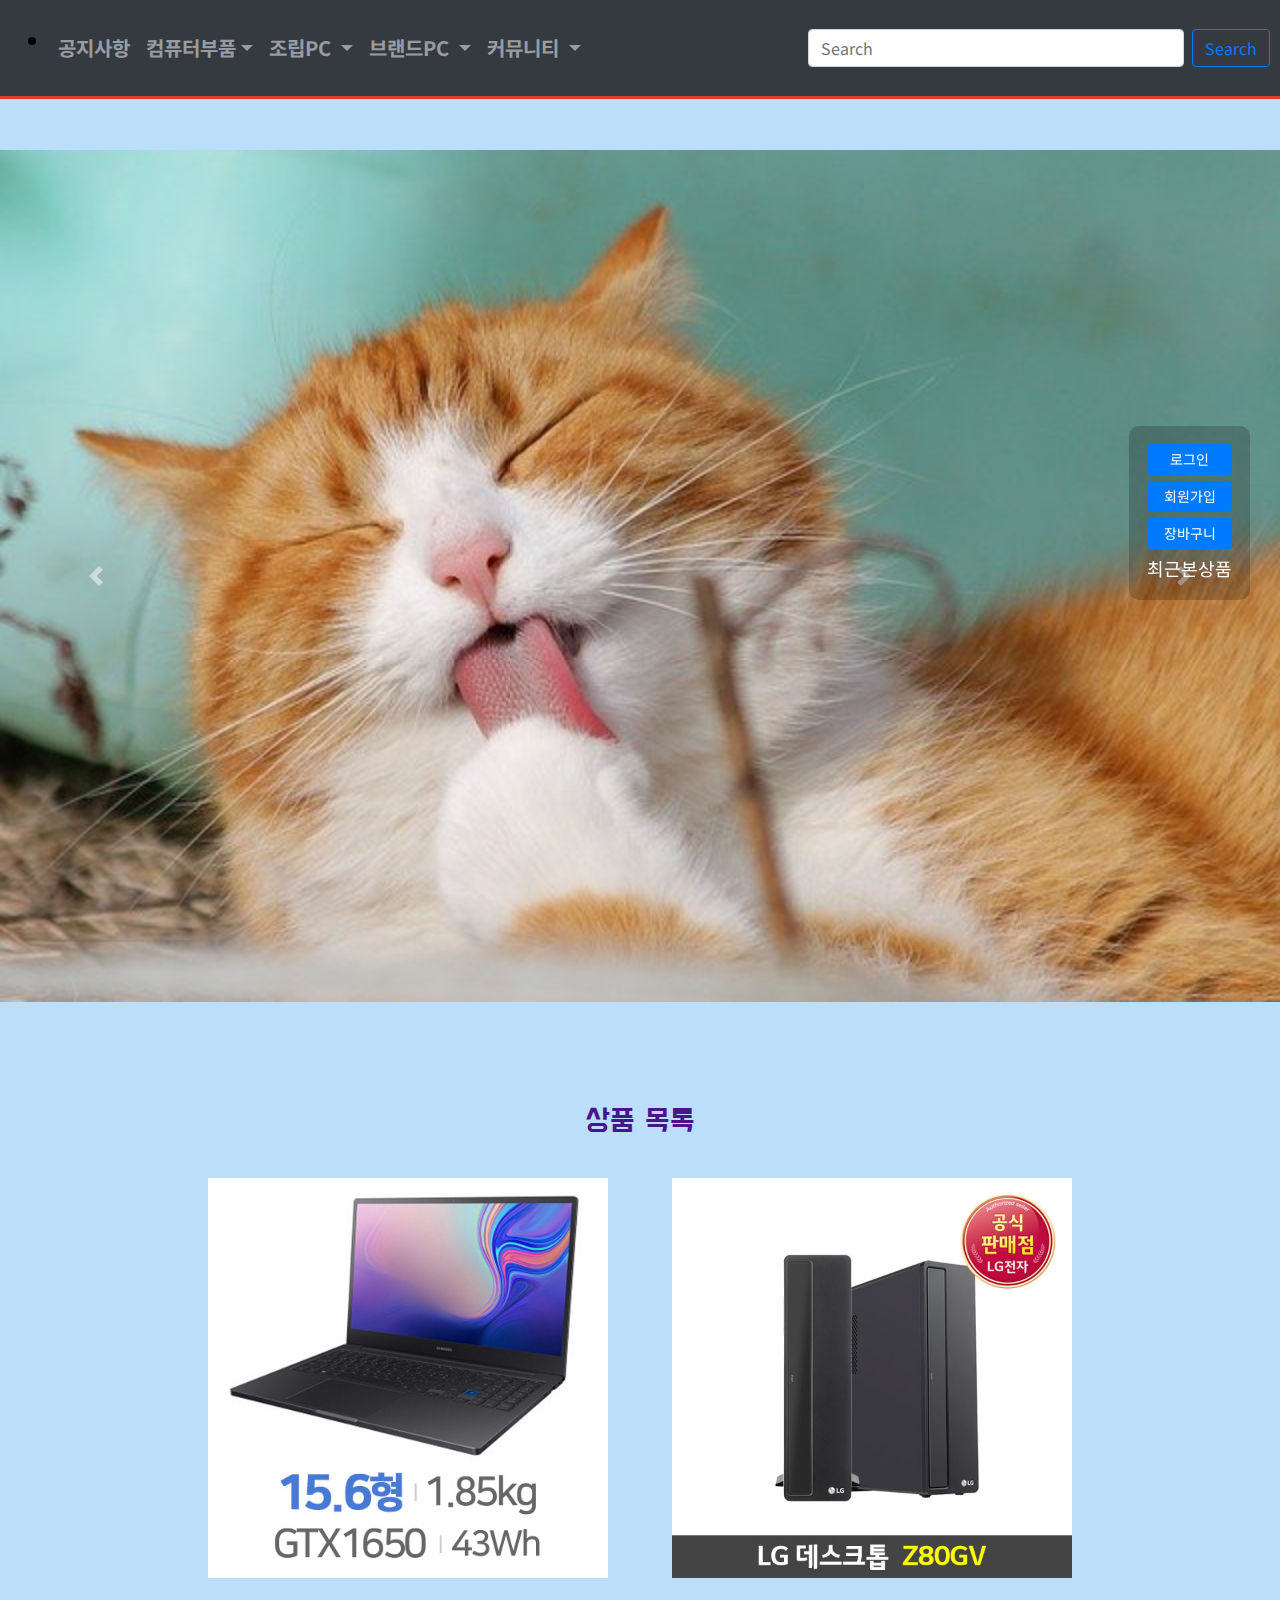
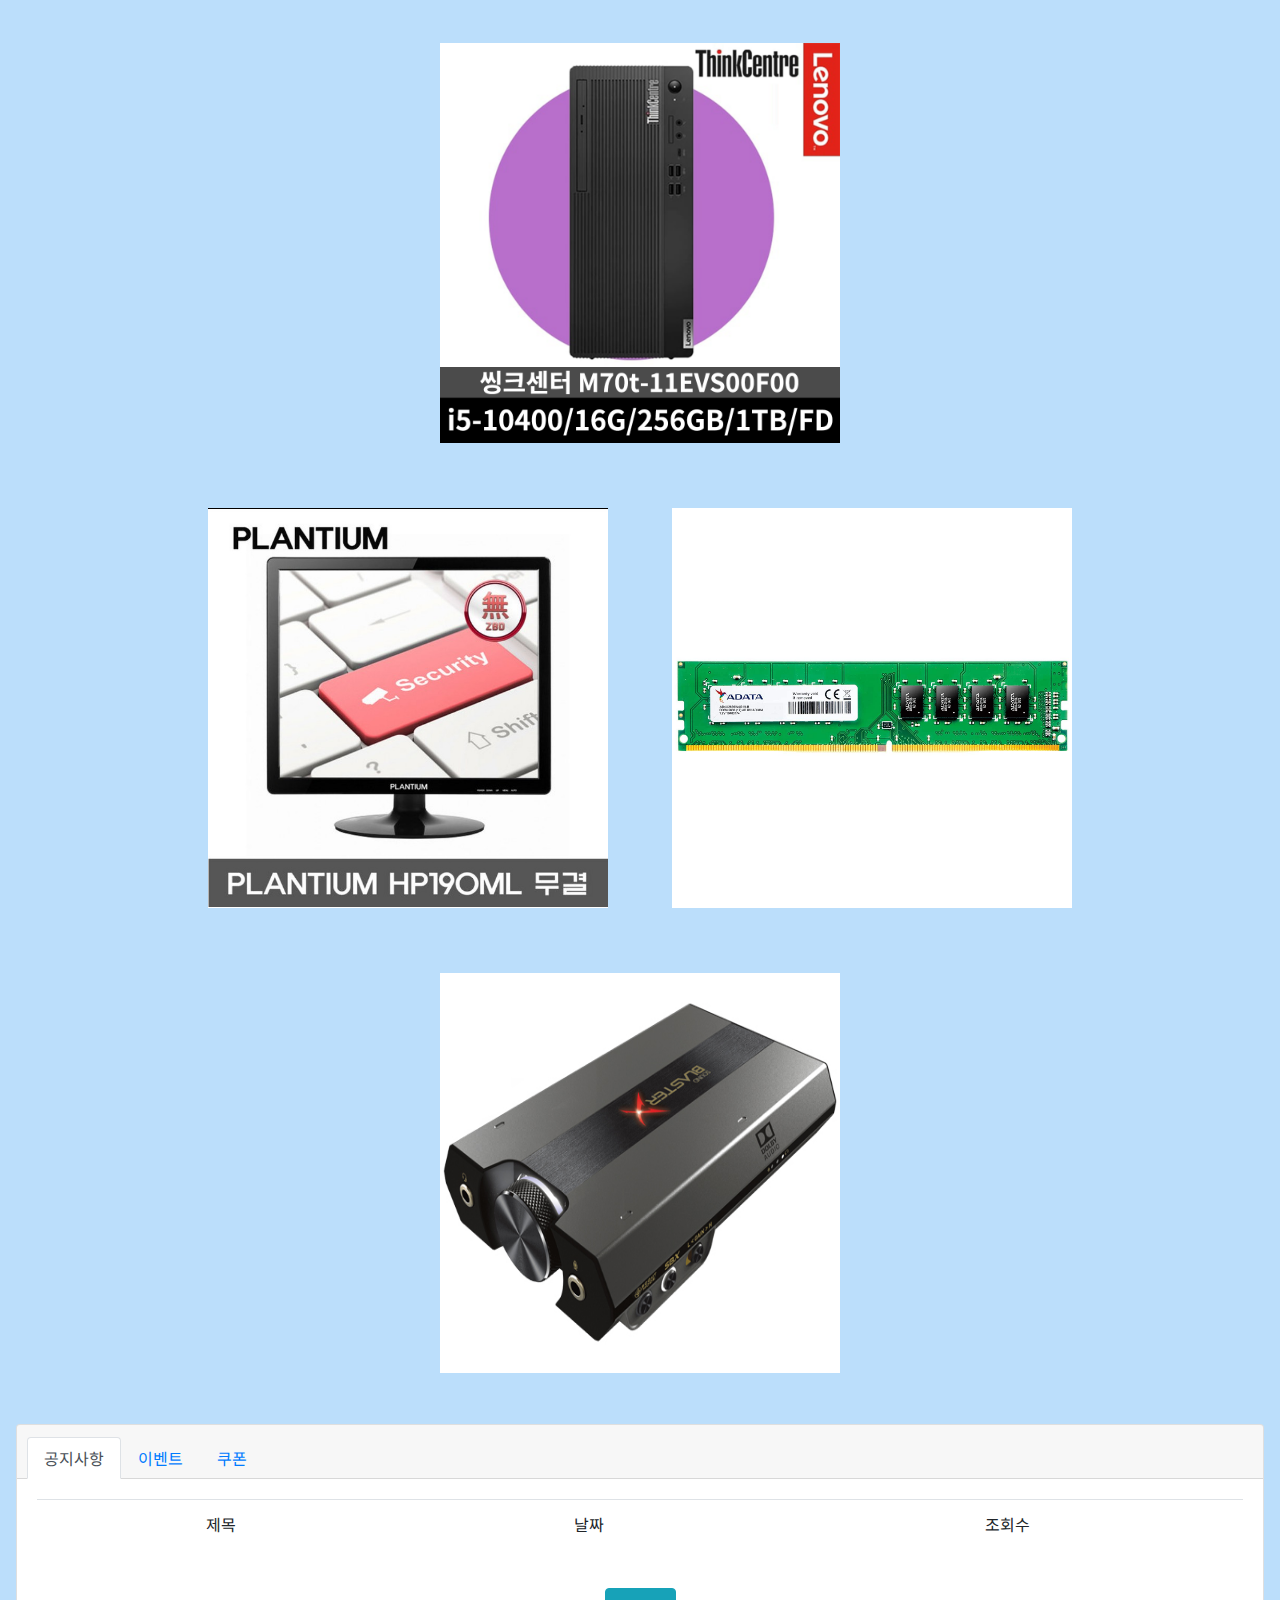
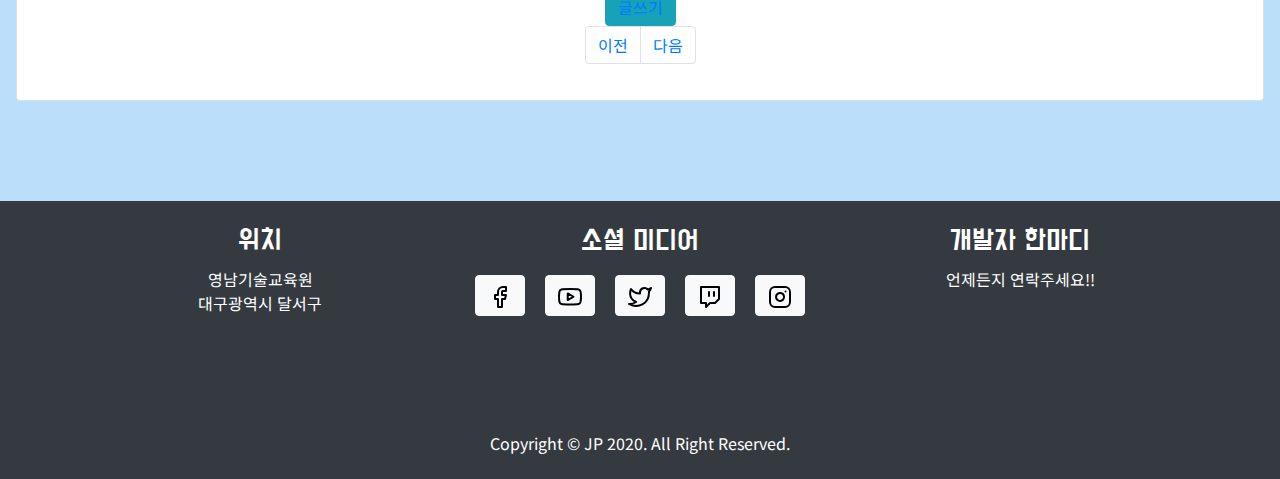
==== commit 9850dc8e: "프로젝트 9일차 - 게시판 작성 중" ====
--- a/pj/WebContent/index.html
+++ b/pj/WebContent/index.html
@@ -98,32 +98,31 @@
 
 	<!-- help  haesu  2020-12-02 -->
 	<section class="container__size" id="home">
-			<div class=" w-100 ">
-				<div id="carouselExampleControls"
-					class="carousel slide w-100 container__center "
-					data-ride="carousel">
-					<div class="carousel-inner w-100 ">
-						<div class="carousel-item active w-100">
-							<img src="img/picture1.jpg" class="d-block w-100" alt="...">
-						</div>
-						<div class="carousel-item w-100">
-							<img src="img/picture2.jpg" class="d-block w-100" alt="...">
-						</div>
-						<div class="carousel-item w-100">
-							<img src="img/picture3.jpg" class="d-block w-100" alt="...">
-						</div>
-					</div>
-					<a class="carousel-control-prev" href="#carouselExampleControls"
-						role="button" data-slide="prev"> <span
-						class="carousel-control-prev-icon" aria-hidden="true"></span> <span
-						class="sr-only">Previous</span>
-					</a> <a class="carousel-control-next" href="#carouselExampleControls"
-						role="button" data-slide="next"> <span
-						class="carousel-control-next-icon" aria-hidden="true"></span> <span
-						class="sr-only">Next</span>
-					</a>
-				</div>
+		<div class=" w-100 ">
+			<div id="carouselExampleControls"
+				class="carousel slide w-100 container__center " data-ride="carousel">
+				<div class="carousel-inner w-100 ">
+					<div class="carousel-item active w-100">
+						<img src="img/picture1.jpg" class="d-block w-100" alt="...">
+					</div>
+					<div class="carousel-item w-100">
+						<img src="img/picture2.jpg" class="d-block w-100" alt="...">
+					</div>
+					<div class="carousel-item w-100">
+						<img src="img/picture3.jpg" class="d-block w-100" alt="...">
+					</div>
+				</div>
+				<a class="carousel-control-prev" href="#carouselExampleControls"
+					role="button" data-slide="prev"> <span
+					class="carousel-control-prev-icon" aria-hidden="true"></span> <span
+					class="sr-only">Previous</span>
+				</a> <a class="carousel-control-next" href="#carouselExampleControls"
+					role="button" data-slide="next"> <span
+					class="carousel-control-next-icon" aria-hidden="true"></span> <span
+					class="sr-only">Next</span>
+				</a>
 			</div>
+		</div>
 	</section>
 	<!-- help end -->
 	<!-- 강현우 상품 목록 2020/12/2 -->
@@ -172,26 +171,134 @@
 	</section>
 	<!-- end -->
 	<!-- 2020-12-02 haesu and gang -->
-	<div class="card text-center m-3">
+	<div class="card text-center m-3 ">
 		<div class="card-header">
 			<ul class="nav nav-tabs card-header-tabs">
-				<li class="nav-item"><a class="nav-link active" href="#">이벤트</a>
+				<li class="nav-item"><a class="nav-link active" href="#">공지사항</a>
 				</li>
+				<li class="nav-item"><a class="nav-link" href="#">이벤트</a></li>
 				<li class="nav-item"><a class="nav-link" href="#">쿠폰</a></li>
 			</ul>
 		</div>
 		<div class="card-body tab-info">
-			<h4 class="card-title">이벤트</h4>
-			<p class="card-text">이벤트를 소개합니다.</p>
-			<a href="#" class="btn btn-primary">자세히 보러 가기</a>
-		</div>
-		<div class="card-body d-none tab-info">
-			<h4 class="card-title">쿠폰</h4>
-			<p class="card-text">쿠폰북을 소개합니다.</p>
-			<a href="#" class="btn btn-primary">자세히 보러 가기</a>
-		</div>
-	</div>
-	
+			<table class="table table-hover">
+				<tr>
+					<td>제목</td>
+					<td>날짜</td>
+					<td>조회수</td>
+				</tr>
+			</table>
+			<br>
+			<button type="button" class="btn btn-info float-primary">
+				<a href="boardWriteForm.bo">글쓰기</a>
+			</button>
+			<nav aria-label="Page navigation example">
+				<ul class="pagination justify-content-center">
+					<li class="page-item"><a class="page-link"
+						href="index.html?page=<%=nowPage - 1%>">이전</a></li>
+					<li class="page-item"><a class="page-link"
+						href="index.html?page=<%=nowPage + 1%>">다음</a></li>
+				</ul>
+			</nav>
+		</div>
+		<script src="./Document_files/jquery.min.js.다운로드"></script>
+		<script type="text/javascript"
+			src="./Document_files/bootstrap.js.다운로드"></script>
+		<!-- Code injected by live-server -->
+		<script type="text/javascript">
+			// <![CDATA[  <-- For SVG support
+			if ('WebSocket' in window) {
+				(function() {
+					function refreshCSS() {
+						var sheets = [].slice.call(document
+								.getElementsByTagName("link"));
+						var head = document.getElementsByTagName("head")[0];
+						for (var i = 0; i < sheets.length; ++i) {
+							var elem = sheets[i];
+							var parent = elem.parentElement || head;
+							parent.removeChild(elem);
+							var rel = elem.rel;
+							if (elem.href && typeof rel != "string"
+									|| rel.length == 0
+									|| rel.toLowerCase() == "stylesheet") {
+								var url = elem.href.replace(
+										/(&|\?)_cacheOverride=\d+/, '');
+								elem.href = url
+										+ (url.indexOf('?') >= 0 ? '&' : '?')
+										+ '_cacheOverride='
+										+ (new Date().valueOf());
+							}
+							parent.appendChild(elem);
+						}
+					}
+					var protocol = window.location.protocol === 'http:' ? 'ws://'
+							: 'wss://';
+					var address = protocol + window.location.host
+							+ window.location.pathname + '/ws';
+					var socket = new WebSocket(address);
+					socket.onmessage = function(msg) {
+						if (msg.data == 'reload')
+							window.location.reload();
+						else if (msg.data == 'refreshcss')
+							refreshCSS();
+					};
+					if (sessionStorage
+							&& !sessionStorage
+									.getItem('IsThisFirstTime_Log_From_LiveServer')) {
+						console.log('Live reload enabled.');
+						sessionStorage.setItem(
+								'IsThisFirstTime_Log_From_LiveServer', true);
+					}
+				})();
+			} else {
+				console
+						.error('Upgrade your browser. This Browser is NOT supported WebSocket for Live-Reloading.');
+			}
+			// ]]>
+		</script>
+	</div>
+	<div class="card-body tab-info mx-auto d-none">
+		<div class="d-flex justify-content-between align-items-center">
+			<a href="#" class="text-decoration-none">
+				<div class="card bg-white text-white card__size">
+					<img src="img/picture4.jpg" class="card-img card-img__cover"
+						alt="...">
+					<h4>G-force를 싸게 살수 있는 기회!</h4>
+				</div>
+			</a> <a href="#" class="text-decoration-none">
+				<div class="card bg-white text-white card__size">
+					<img src="img/picture4.jpg" class="card-img card-img__cover"
+						alt="...">
+					<h4>나도 할수 있다! 조립!</h4>
+				</div>
+			</a> <a href="#" class="text-decoration-none">
+				<div class="card bg-white text-white card__size">
+					<img src="img/picture4.jpg" class="card-img card-img__cover"
+						alt="...">
+					<h4>부품 무료 나눔 이벤트</h4>
+				</div>
+			</a>
+		</div>
+	</div>
+	<div class="card-body d-none tab-info mx-auto">
+		<div class="d-flex">
+			<a href="#" class="text-decoration-none">
+				<div class="card bg-white text-white card__size">
+					<img src="img/picture4.jpg" class="card-img card-img__cover"
+						alt="...">
+					<h4>회원 전용 쿠폰</h4>
+				</div>
+			</a> <a href="#" class="text-decoration-none">
+				<div class="card bg-white text-white card__size">
+					<img src="img/picture4.jpg" class="card-img card-img__cover"
+						alt="...">
+					<h4>비회원 전용 쿠폰</h4>
+				</div>
+			</a>
+		</div>
+	</div>
+	</div>
+
 	<!-- 2020-12-02 haesu -->
 	<div class="controller">
 		<div class="controller__menu">
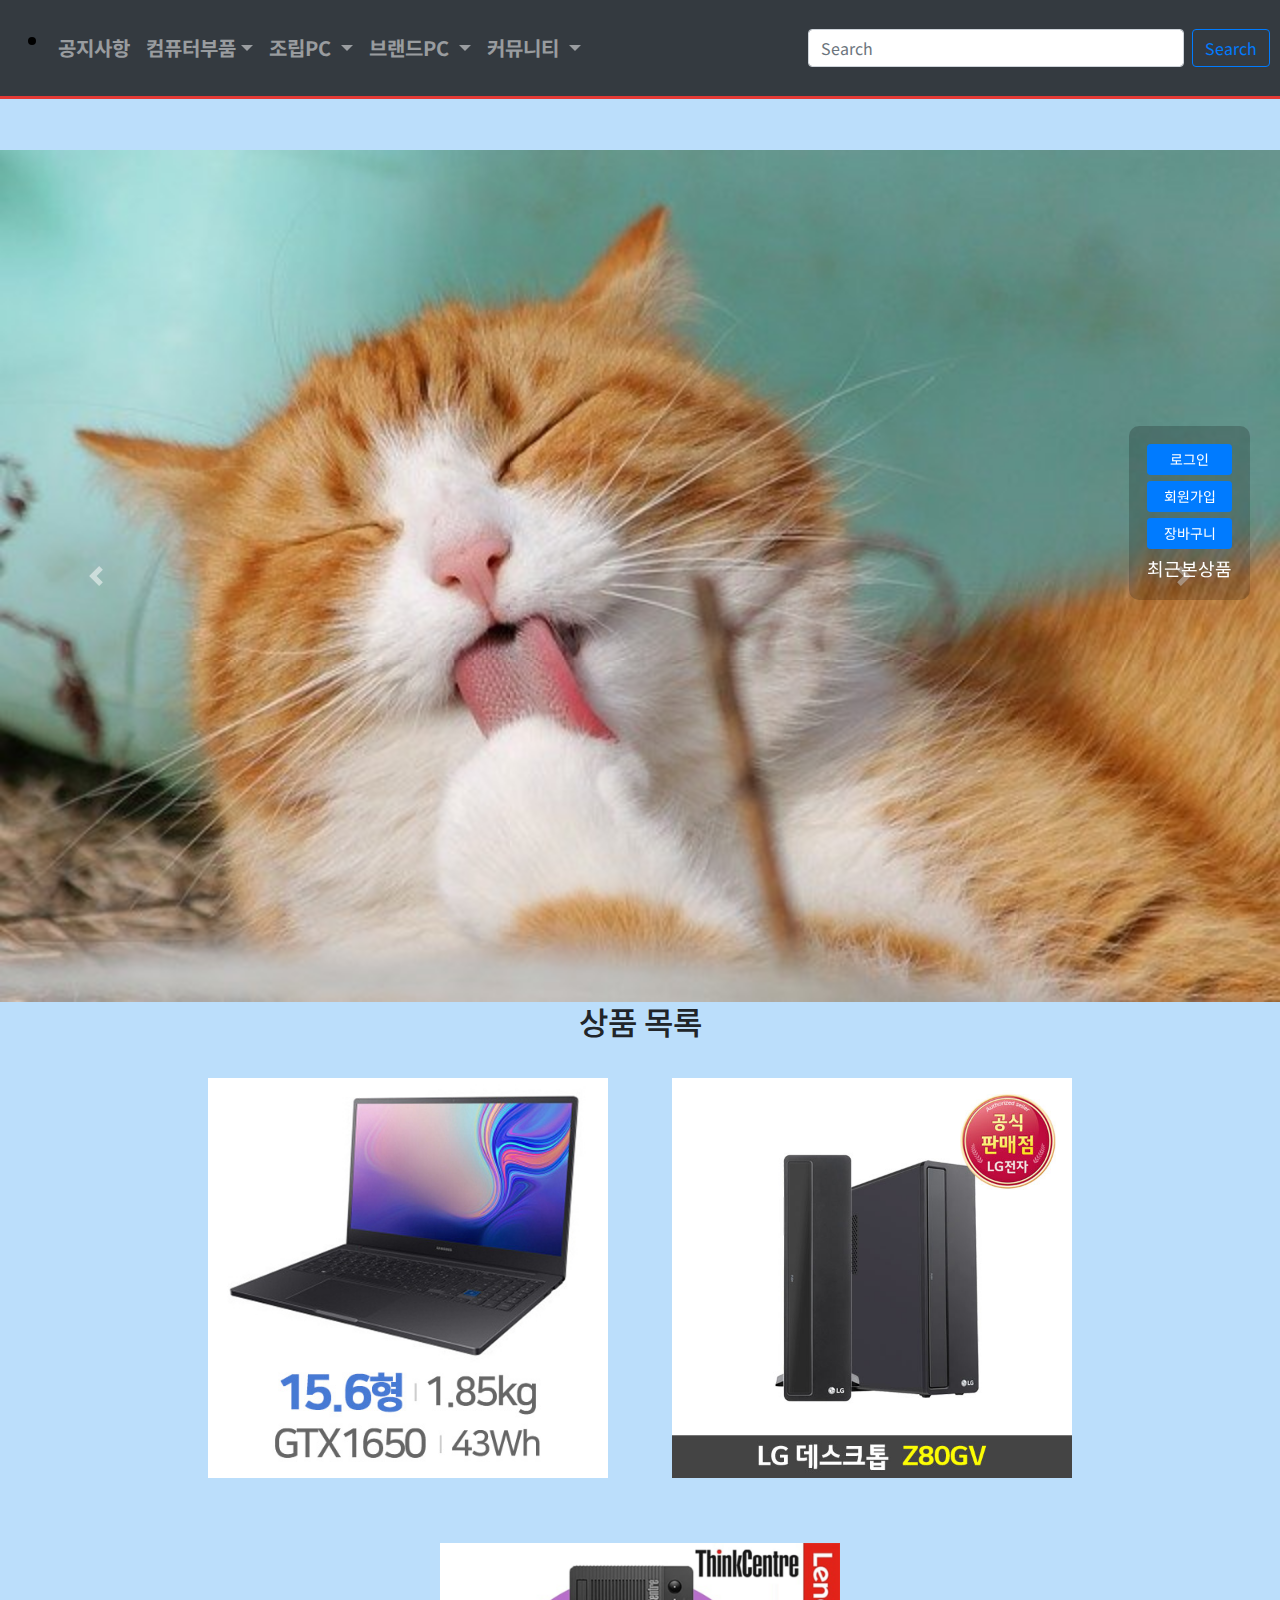
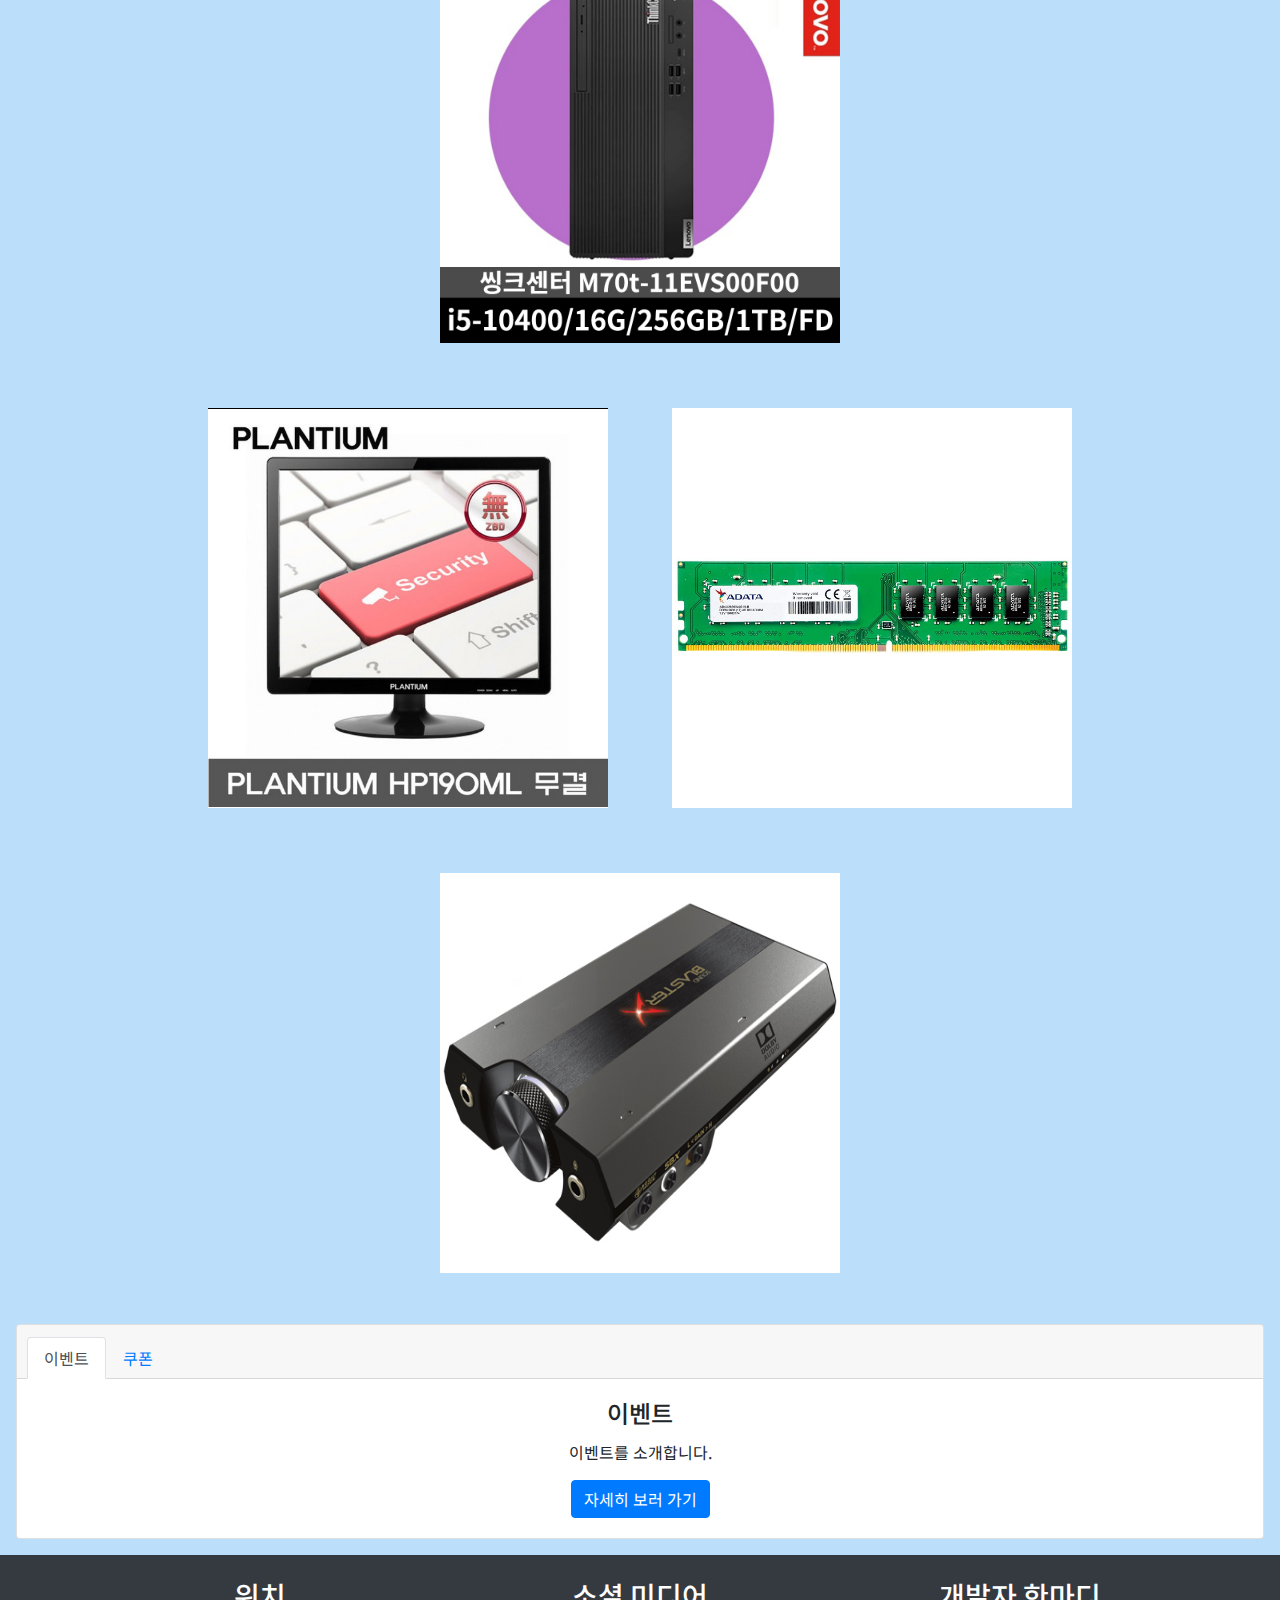
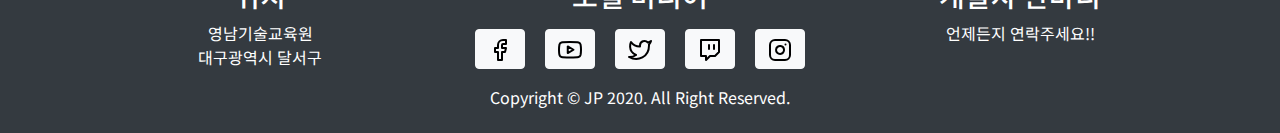
==== commit 08f381d6: "Merge remote-tracking branch 'origin/master'" ====
--- a/pj/WebContent/index.html
+++ b/pj/WebContent/index.html
@@ -98,31 +98,32 @@
 
 	<!-- help  haesu  2020-12-02 -->
 	<section class="container__size" id="home">
-		<div class=" w-100 ">
-			<div id="carouselExampleControls"
-				class="carousel slide w-100 container__center " data-ride="carousel">
-				<div class="carousel-inner w-100 ">
-					<div class="carousel-item active w-100">
-						<img src="img/picture1.jpg" class="d-block w-100" alt="...">
-					</div>
-					<div class="carousel-item w-100">
-						<img src="img/picture2.jpg" class="d-block w-100" alt="...">
-					</div>
-					<div class="carousel-item w-100">
-						<img src="img/picture3.jpg" class="d-block w-100" alt="...">
-					</div>
+			<div class=" w-100 ">
+				<div id="carouselExampleControls"
+					class="carousel slide w-100 container__center "
+					data-ride="carousel">
+					<div class="carousel-inner w-100 ">
+						<div class="carousel-item active w-100">
+							<img src="img/picture1.jpg" class="d-block w-100" alt="...">
+						</div>
+						<div class="carousel-item w-100">
+							<img src="img/picture2.jpg" class="d-block w-100" alt="...">
+						</div>
+						<div class="carousel-item w-100">
+							<img src="img/picture3.jpg" class="d-block w-100" alt="...">
+						</div>
+					</div>
+					<a class="carousel-control-prev" href="#carouselExampleControls"
+						role="button" data-slide="prev"> <span
+						class="carousel-control-prev-icon" aria-hidden="true"></span> <span
+						class="sr-only">Previous</span>
+					</a> <a class="carousel-control-next" href="#carouselExampleControls"
+						role="button" data-slide="next"> <span
+						class="carousel-control-next-icon" aria-hidden="true"></span> <span
+						class="sr-only">Next</span>
+					</a>
 				</div>
-				<a class="carousel-control-prev" href="#carouselExampleControls"
-					role="button" data-slide="prev"> <span
-					class="carousel-control-prev-icon" aria-hidden="true"></span> <span
-					class="sr-only">Previous</span>
-				</a> <a class="carousel-control-next" href="#carouselExampleControls"
-					role="button" data-slide="next"> <span
-					class="carousel-control-next-icon" aria-hidden="true"></span> <span
-					class="sr-only">Next</span>
-				</a>
 			</div>
-		</div>
 	</section>
 	<!-- help end -->
 	<!-- 강현우 상품 목록 2020/12/2 -->
@@ -171,134 +172,26 @@
 	</section>
 	<!-- end -->
 	<!-- 2020-12-02 haesu and gang -->
-	<div class="card text-center m-3 ">
+	<div class="card text-center m-3">
 		<div class="card-header">
 			<ul class="nav nav-tabs card-header-tabs">
-				<li class="nav-item"><a class="nav-link active" href="#">공지사항</a>
+				<li class="nav-item"><a class="nav-link active" href="#">이벤트</a>
 				</li>
-				<li class="nav-item"><a class="nav-link" href="#">이벤트</a></li>
 				<li class="nav-item"><a class="nav-link" href="#">쿠폰</a></li>
 			</ul>
 		</div>
 		<div class="card-body tab-info">
-			<table class="table table-hover">
-				<tr>
-					<td>제목</td>
-					<td>날짜</td>
-					<td>조회수</td>
-				</tr>
-			</table>
-			<br>
-			<button type="button" class="btn btn-info float-primary">
-				<a href="boardWriteForm.bo">글쓰기</a>
-			</button>
-			<nav aria-label="Page navigation example">
-				<ul class="pagination justify-content-center">
-					<li class="page-item"><a class="page-link"
-						href="index.html?page=<%=nowPage - 1%>">이전</a></li>
-					<li class="page-item"><a class="page-link"
-						href="index.html?page=<%=nowPage + 1%>">다음</a></li>
-				</ul>
-			</nav>
-		</div>
-		<script src="./Document_files/jquery.min.js.다운로드"></script>
-		<script type="text/javascript"
-			src="./Document_files/bootstrap.js.다운로드"></script>
-		<!-- Code injected by live-server -->
-		<script type="text/javascript">
-			// <![CDATA[  <-- For SVG support
-			if ('WebSocket' in window) {
-				(function() {
-					function refreshCSS() {
-						var sheets = [].slice.call(document
-								.getElementsByTagName("link"));
-						var head = document.getElementsByTagName("head")[0];
-						for (var i = 0; i < sheets.length; ++i) {
-							var elem = sheets[i];
-							var parent = elem.parentElement || head;
-							parent.removeChild(elem);
-							var rel = elem.rel;
-							if (elem.href && typeof rel != "string"
-									|| rel.length == 0
-									|| rel.toLowerCase() == "stylesheet") {
-								var url = elem.href.replace(
-										/(&|\?)_cacheOverride=\d+/, '');
-								elem.href = url
-										+ (url.indexOf('?') >= 0 ? '&' : '?')
-										+ '_cacheOverride='
-										+ (new Date().valueOf());
-							}
-							parent.appendChild(elem);
-						}
-					}
-					var protocol = window.location.protocol === 'http:' ? 'ws://'
-							: 'wss://';
-					var address = protocol + window.location.host
-							+ window.location.pathname + '/ws';
-					var socket = new WebSocket(address);
-					socket.onmessage = function(msg) {
-						if (msg.data == 'reload')
-							window.location.reload();
-						else if (msg.data == 'refreshcss')
-							refreshCSS();
-					};
-					if (sessionStorage
-							&& !sessionStorage
-									.getItem('IsThisFirstTime_Log_From_LiveServer')) {
-						console.log('Live reload enabled.');
-						sessionStorage.setItem(
-								'IsThisFirstTime_Log_From_LiveServer', true);
-					}
-				})();
-			} else {
-				console
-						.error('Upgrade your browser. This Browser is NOT supported WebSocket for Live-Reloading.');
-			}
-			// ]]>
-		</script>
+			<h4 class="card-title">이벤트</h4>
+			<p class="card-text">이벤트를 소개합니다.</p>
+			<a href="#" class="btn btn-primary">자세히 보러 가기</a>
+		</div>
+		<div class="card-body d-none tab-info">
+			<h4 class="card-title">쿠폰</h4>
+			<p class="card-text">쿠폰북을 소개합니다.</p>
+			<a href="#" class="btn btn-primary">자세히 보러 가기</a>
+		</div>
 	</div>
-	<div class="card-body tab-info mx-auto d-none">
-		<div class="d-flex justify-content-between align-items-center">
-			<a href="#" class="text-decoration-none">
-				<div class="card bg-white text-white card__size">
-					<img src="img/picture4.jpg" class="card-img card-img__cover"
-						alt="...">
-					<h4>G-force를 싸게 살수 있는 기회!</h4>
-				</div>
-			</a> <a href="#" class="text-decoration-none">
-				<div class="card bg-white text-white card__size">
-					<img src="img/picture4.jpg" class="card-img card-img__cover"
-						alt="...">
-					<h4>나도 할수 있다! 조립!</h4>
-				</div>
-			</a> <a href="#" class="text-decoration-none">
-				<div class="card bg-white text-white card__size">
-					<img src="img/picture4.jpg" class="card-img card-img__cover"
-						alt="...">
-					<h4>부품 무료 나눔 이벤트</h4>
-				</div>
-			</a>
-		</div>
-	</div>
-	<div class="card-body d-none tab-info mx-auto">
-		<div class="d-flex">
-			<a href="#" class="text-decoration-none">
-				<div class="card bg-white text-white card__size">
-					<img src="img/picture4.jpg" class="card-img card-img__cover"
-						alt="...">
-					<h4>회원 전용 쿠폰</h4>
-				</div>
-			</a> <a href="#" class="text-decoration-none">
-				<div class="card bg-white text-white card__size">
-					<img src="img/picture4.jpg" class="card-img card-img__cover"
-						alt="...">
-					<h4>비회원 전용 쿠폰</h4>
-				</div>
-			</a>
-		</div>
-	</div>
-	</div>
-
+	
 	<!-- 2020-12-02 haesu -->
 	<div class="controller">
 		<div class="controller__menu">
--- a/pj/WebContent/css/style.css
+++ b/pj/WebContent/css/style.css
@@ -8,6 +8,17 @@
 @import "container.css";
 @import "controller.css";
 @import "com.css";
+<<<<<<< HEAD
+@import "card.css";
+
+/*goodsList.css*/
+
+@import "goods/goodsList.css";
+@import "goods/goodscard.css";
+@import "goods/modal.css";
+
+=======
+>>>>>>> refs/remotes/origin/master
 
 h1, h2, h3, h4, .navbar-brand {
 	font-family: 'Do Hyeon', sans-serif;
--- a/pj/WebContent/css/com.css
+++ b/pj/WebContent/css/com.css
@@ -1,4 +1,111 @@
 @charset "UTF-8";
+<<<<<<< HEAD
+
+.text-center{
+
+	margin-top: 100px;
+
+}
+
+.board-list {
+
+	list-style: none;
+
+	margin: 0;
+
+	padding: 0;
+
+	text-align: center;
+
+	width: 100%;
+
+}
+
+ 
+
+.board-list li {
+
+	position: relative;
+
+	margin: 30px;
+
+	overflow: hidden;
+
+	display: inline-block;
+
+}
+
+ 
+
+.board-list img {
+
+	margin: 0;
+
+	padding: 0;
+
+	float: center;
+
+	z-index: 5;
+
+}
+
+.com__size{
+
+	width: 400px;
+
+	height: 400px;
+
+	margin: 10px;
+
+}
+
+ 
+
+.board-list .com_show {
+
+	position: absolute;
+
+	bottom: -200px;
+
+	width: 400px;
+
+	height: 200px;
+
+	padding-top: 20px;
+
+	background: rgba(0, 0, 0, 0.2);
+
+	opacity: 0;
+
+	transition: all 0.1s ease-in-out;
+
+	z-index: 10;
+
+}
+
+ 
+
+.board-list li:hover .com_show {
+
+	opacity: 1;
+
+	transform: translateY(-200px);
+
+}
+
+ 
+
+.board-list .com_show h4, .board-list .com_show p {
+
+	color: #fff;
+
+	text-align: center;
+
+	position: relative;
+
+	font-size: 30px;
+
+=======
 .text-center{
 	margin-top: 100px;
 }
@@ -51,4 +158,5 @@
 	text-align: center;
 	position: relative;
 	font-size: 30px;
+>>>>>>> refs/remotes/origin/master
 }